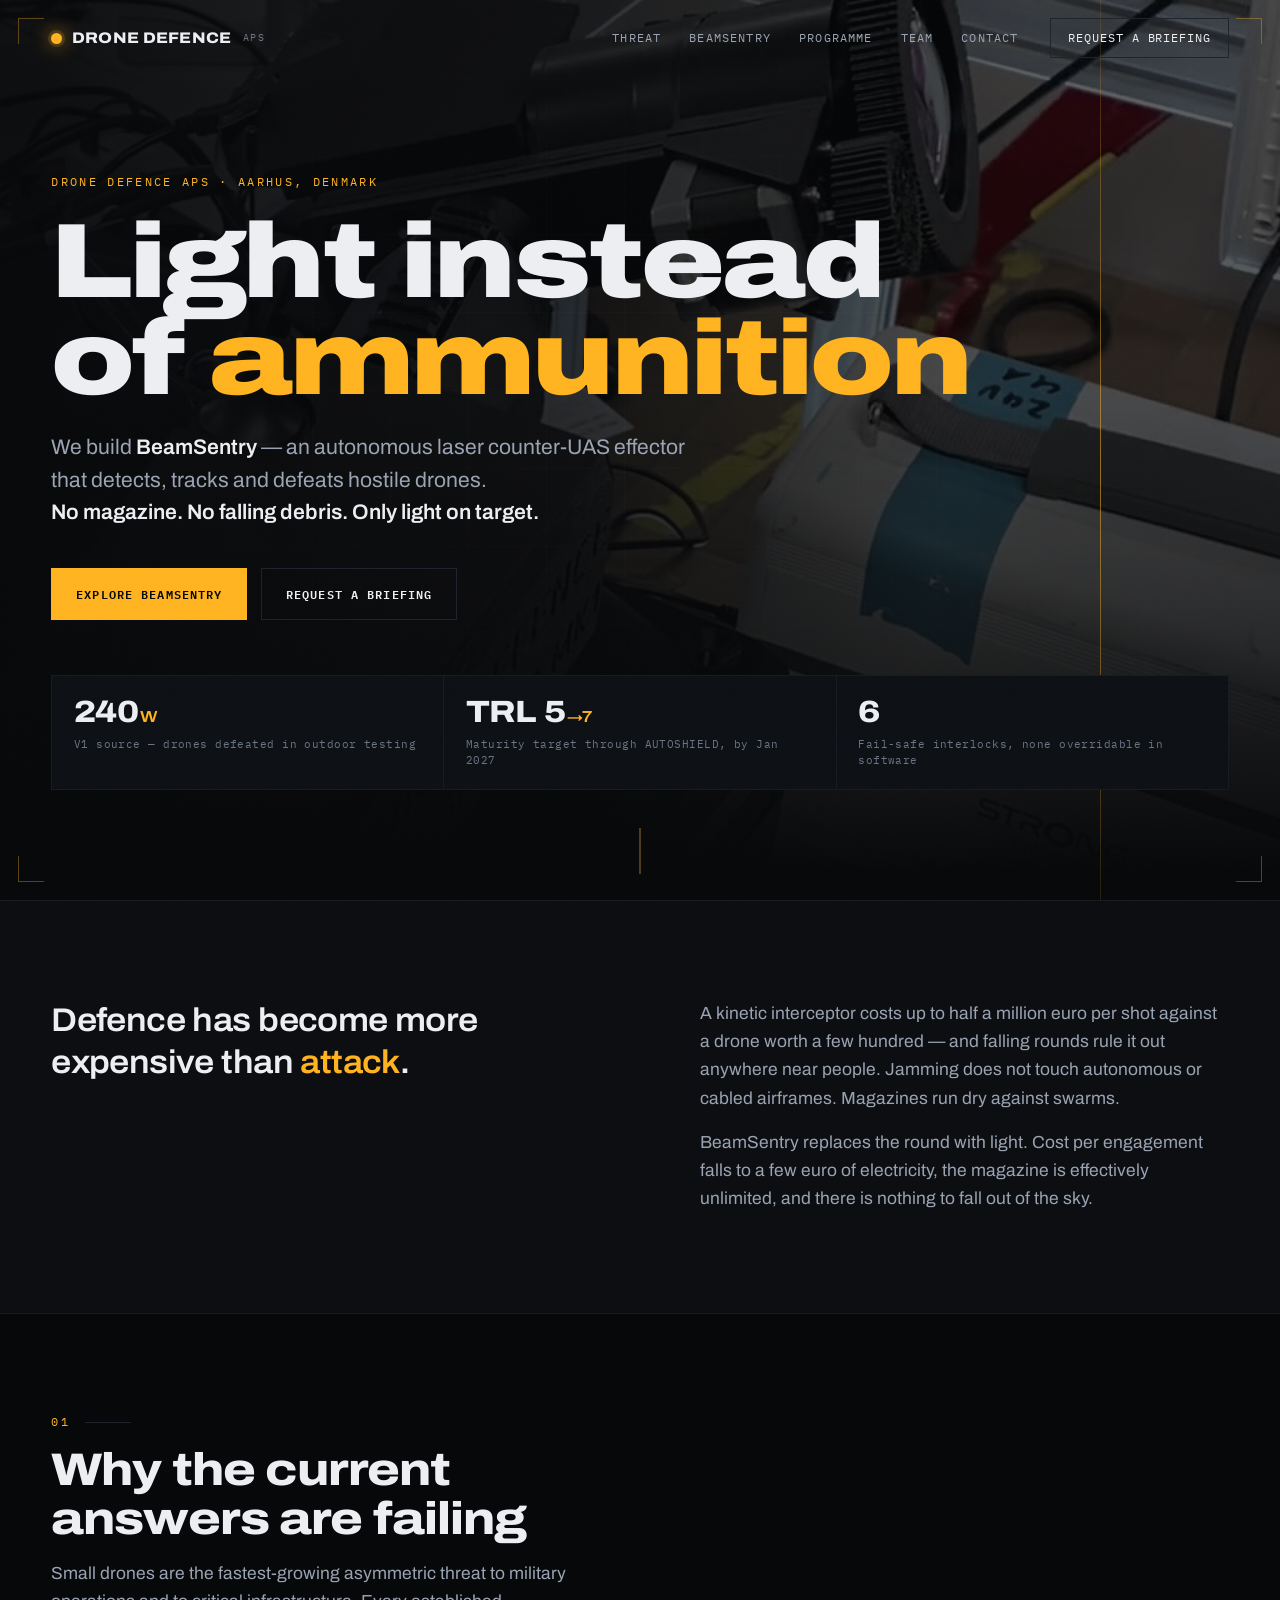
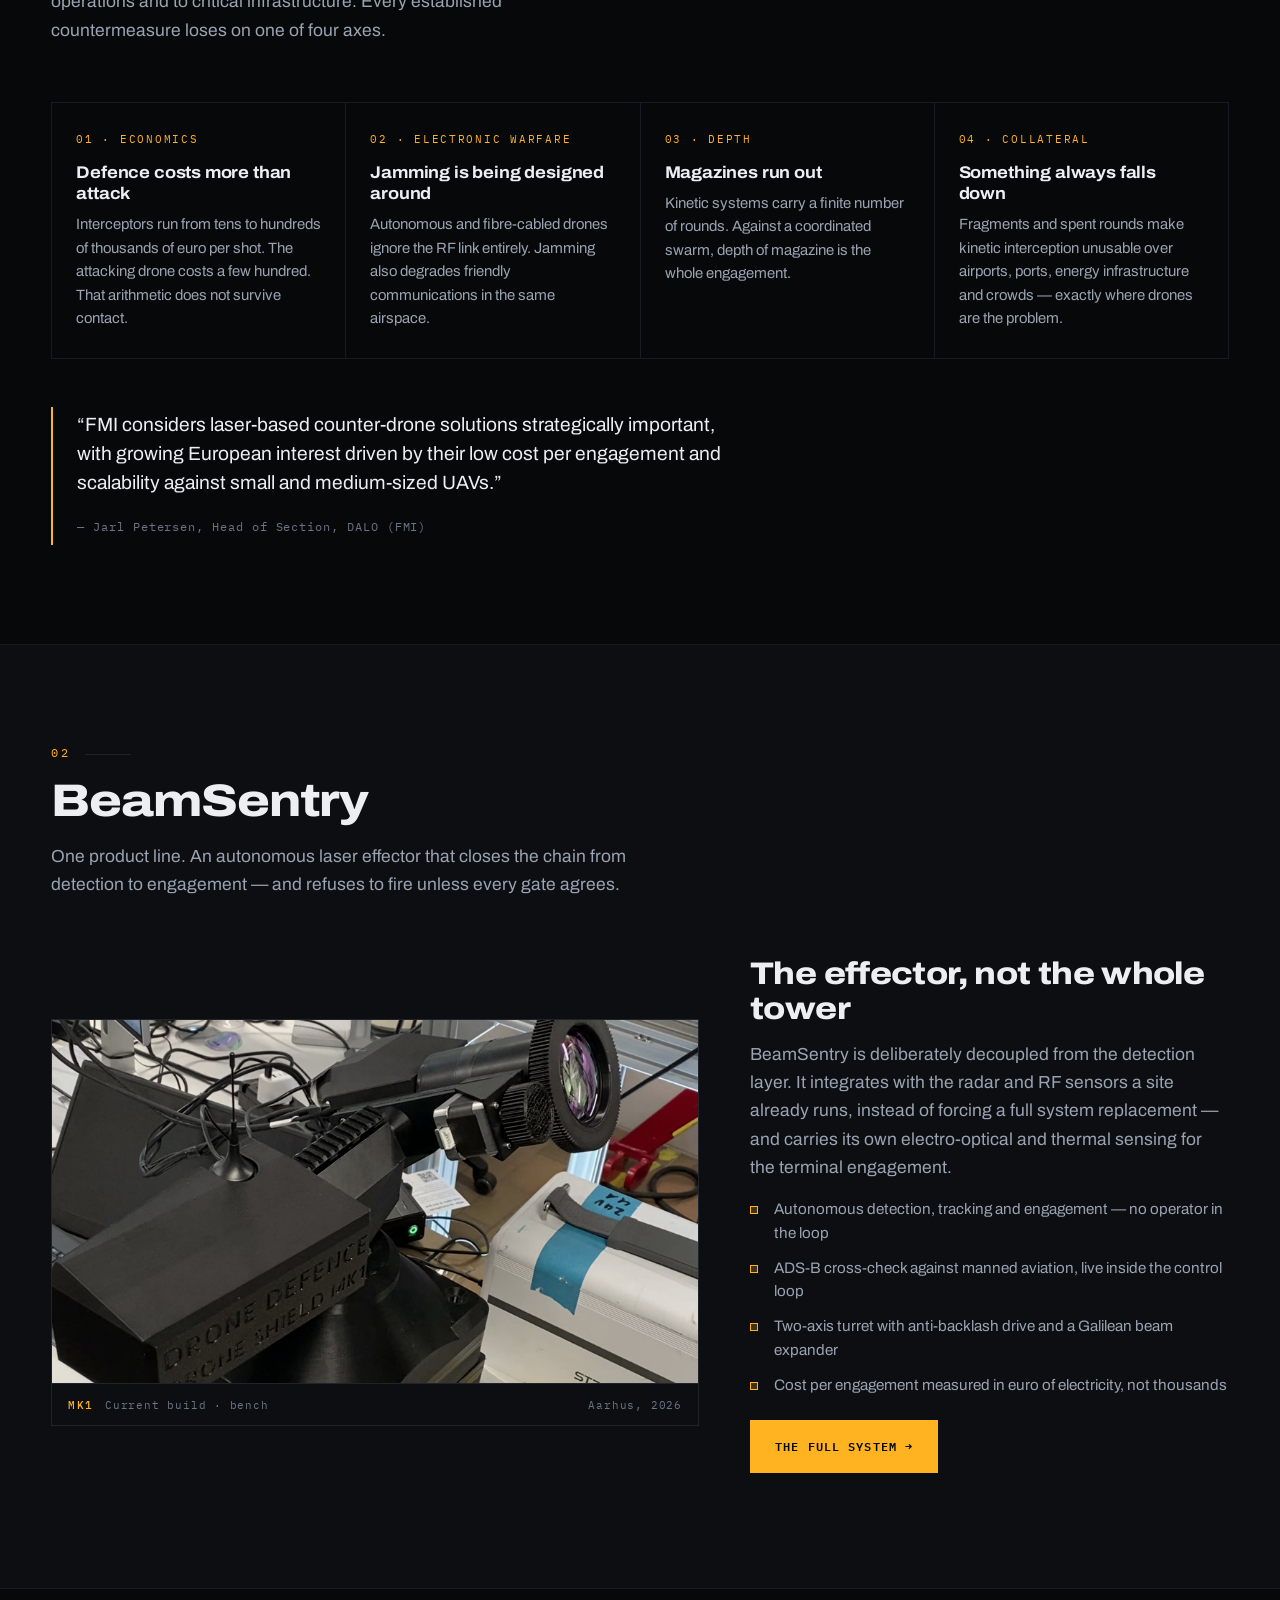
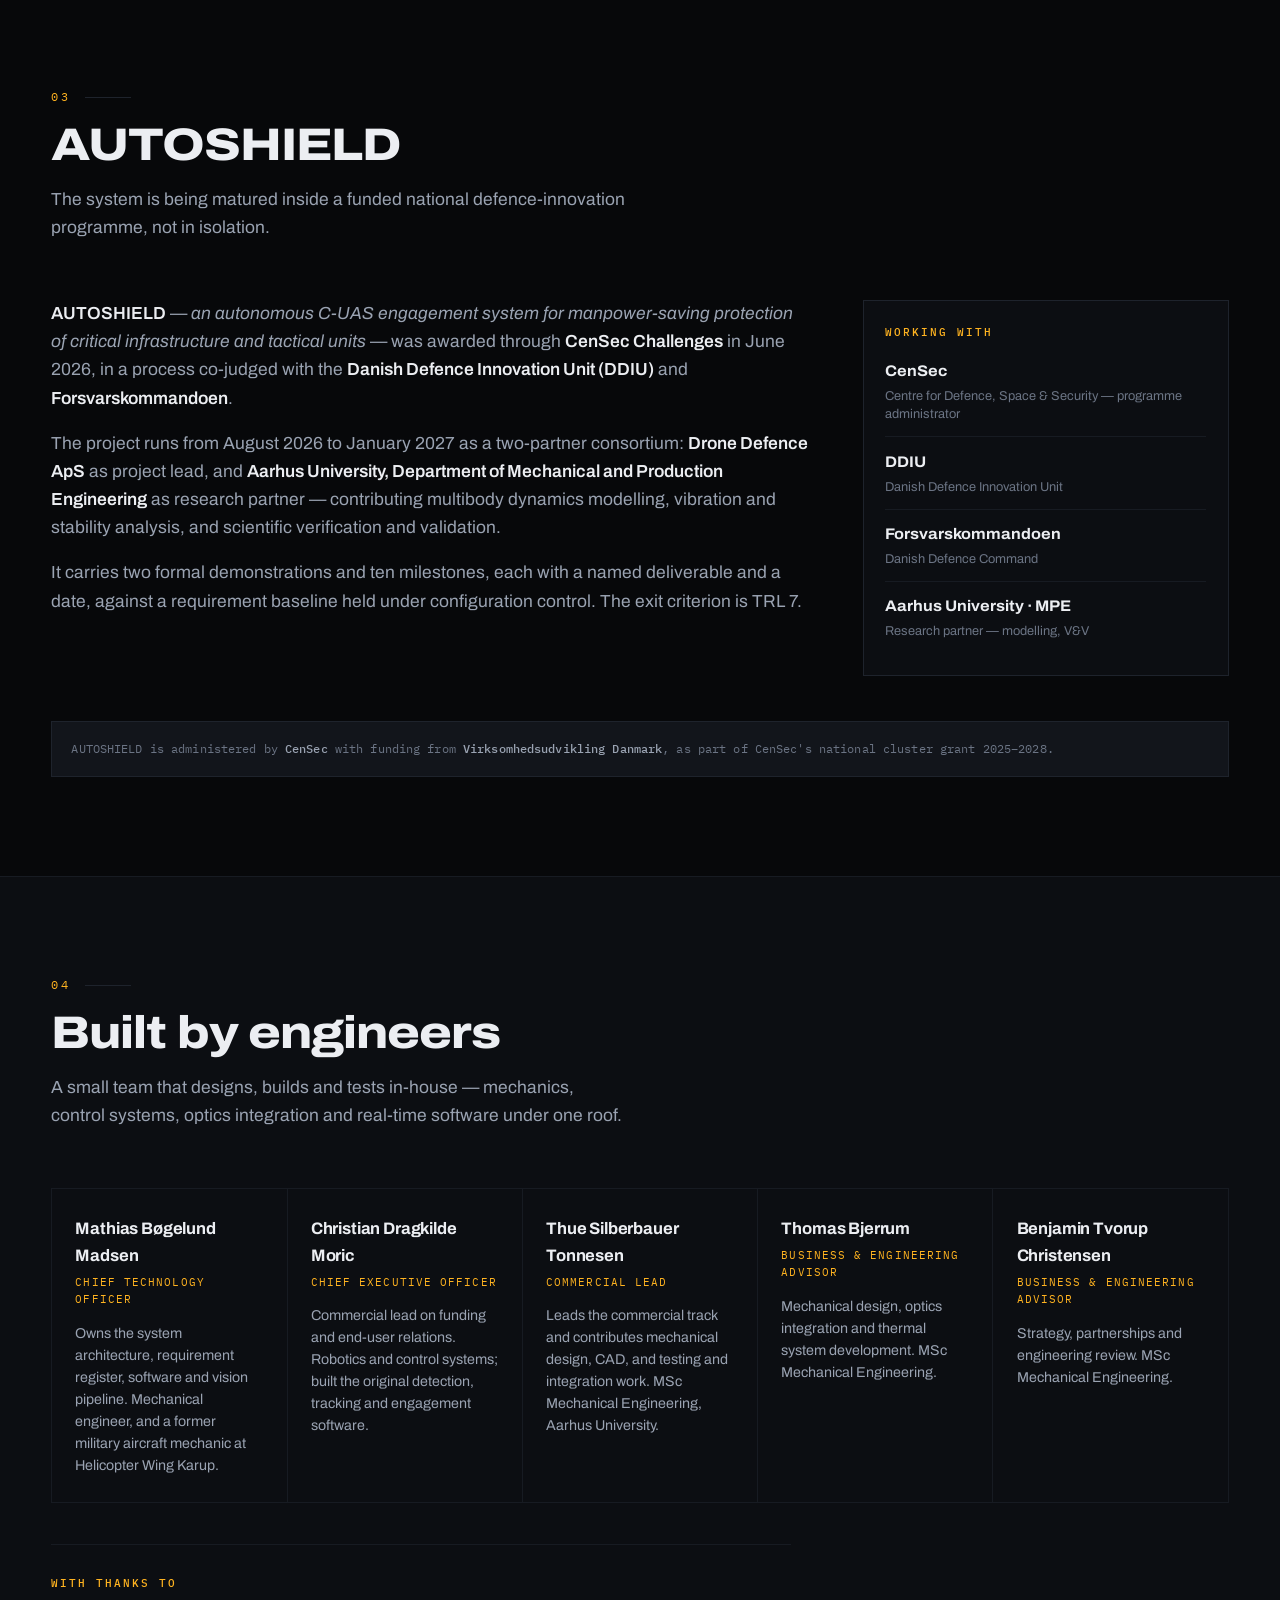
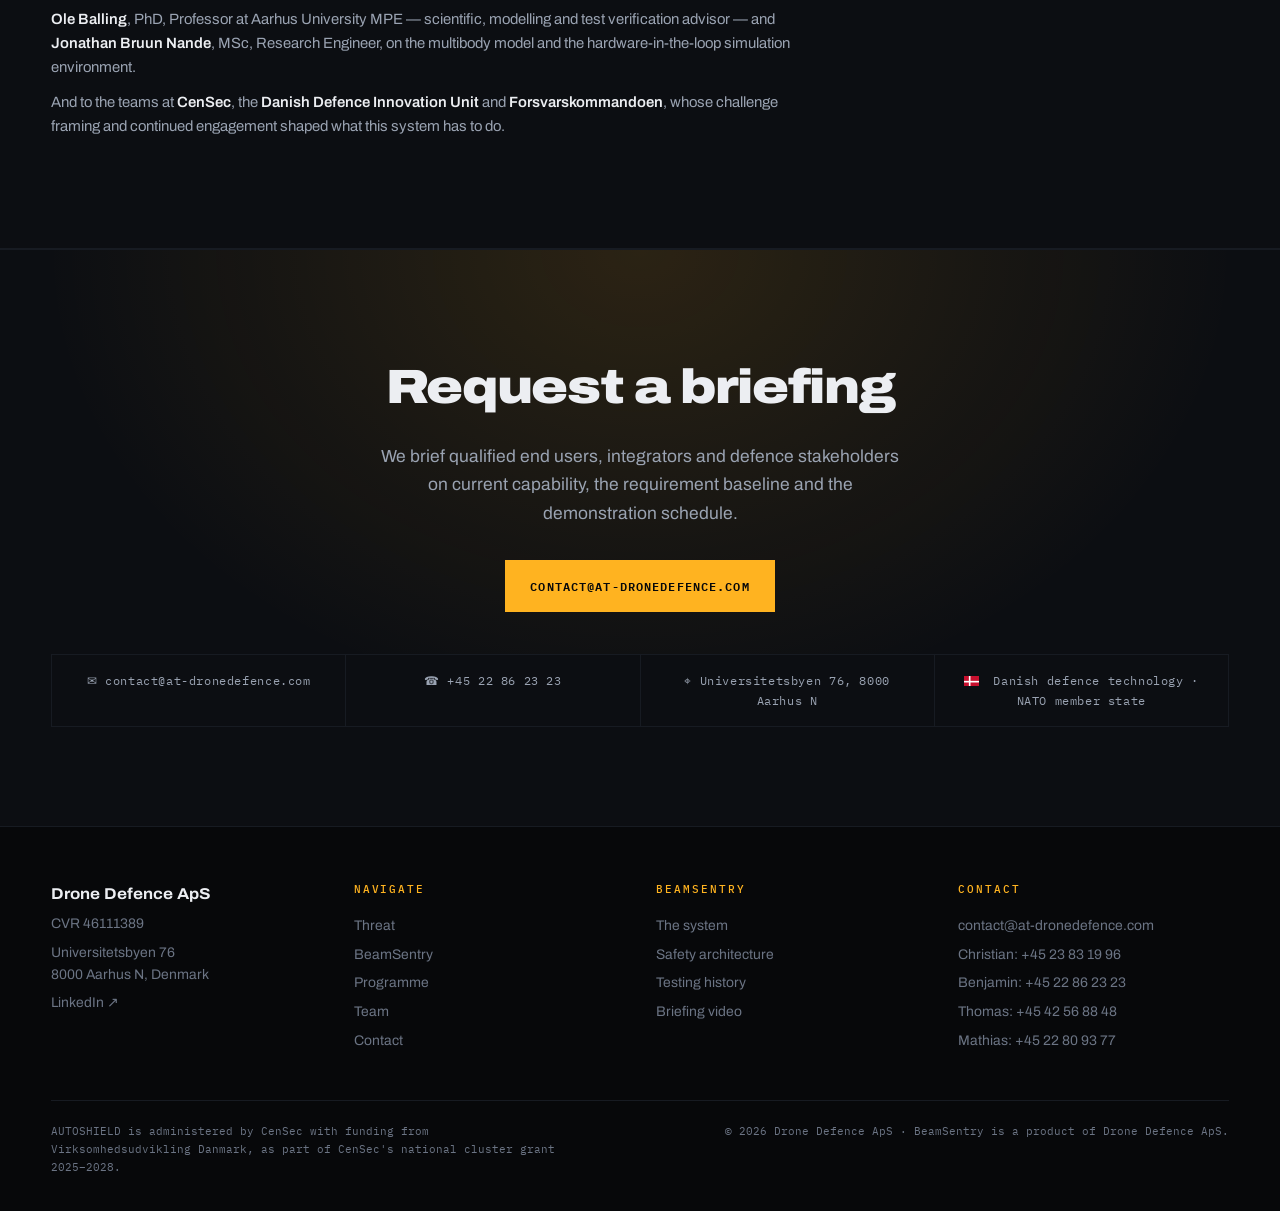
==== index.html @ fbeec018 "Rebuild the site around Drone Defence ApS and BeamSentry The July site was BlackGuard-branded, had n" ====
<!DOCTYPE html>
<html lang="en">
<head>
<meta charset="utf-8">
<meta name="viewport" content="width=device-width, initial-scale=1">
<title>Drone Defence ApS — BeamSentry, autonomous laser counter-UAS</title>
<meta name="description" content="Drone Defence ApS builds BeamSentry: an autonomous laser counter-UAS effector. No ammunition, no falling debris, only light on target. Danish defence technology, matured in the AUTOSHIELD programme.">
<meta name="keywords" content="BeamSentry, Drone Defence, counter-drone, C-UAS, laser, directed energy, AUTOSHIELD, CenSec, Denmark">
<meta name="robots" content="index, follow">

<meta property="og:type" content="website">
<meta property="og:url" content="https://at-dronedefence.com/">
<meta property="og:title" content="Drone Defence ApS — BeamSentry">
<meta property="og:description" content="An autonomous laser counter-UAS effector. No ammunition. No falling debris. Only light on target.">
<meta property="og:image" content="https://at-dronedefence.com/assets/media/og-card.jpg">
<meta name="twitter:card" content="summary_large_image">

<link rel="icon" type="image/png" href="assets/img/brand/BG_Logo.png">
<link rel="apple-touch-icon" href="assets/img/brand/BG_Logo.png">

<link rel="preconnect" href="https://fonts.googleapis.com">
<link rel="preconnect" href="https://fonts.gstatic.com" crossorigin>
<link href="https://fonts.googleapis.com/css2?family=Archivo:wdth,wght@75..125,400..900&family=IBM+Plex+Mono:wght@400;500;600&display=swap" rel="stylesheet">
<link rel="stylesheet" href="css/style.css">
</head>
<body>

<div class="grain" aria-hidden="true"></div>
<div class="reticle" aria-hidden="true"><span></span><span></span><span></span><span></span></div>

<header class="nav" id="nav">
  <a class="nav__mark" href="#top">
    <span class="nav__glyph" aria-hidden="true"></span>
    Drone&nbsp;Defence <small>ApS</small>
  </a>
  <nav class="nav__links" id="navLinks">
    <a href="#threat">Threat</a>
    <a href="beamsentry/">BeamSentry</a>
    <a href="#programme">Programme</a>
    <a href="#team">Team</a>
    <a href="#contact">Contact</a>
  </nav>
  <a class="nav__cta" href="#contact">Request a briefing</a>
  <button class="nav__burger" id="navBurger" aria-label="Menu" aria-expanded="false">
    <span></span><span></span><span></span>
  </button>
</header>

<!-- ───────────────────────── HERO ───────────────────────── -->
<section class="hero" id="top">
  <div class="hero__plate" aria-hidden="true">
    <video src="assets/media/sentry-loop.mp4" poster="assets/media/sentry-loop-poster.jpg"
           autoplay muted loop playsinline preload="metadata"></video>
  </div>
  <div class="hero__grid" aria-hidden="true"></div>
  <div class="hero__beam" aria-hidden="true"></div>

  <div class="hero__inner">
    <p class="eyebrow reveal">Drone Defence ApS · Aarhus, Denmark</p>
    <h1 class="hero__title reveal" style="--d:.08s">Light instead of <em>ammunition</em></h1>
    <p class="hero__lede reveal" style="--d:.16s">
      We build <strong>BeamSentry</strong> — an autonomous laser counter-UAS effector that
      detects, tracks and defeats hostile drones.<br>
      <strong>No magazine. No falling debris. Only light on target.</strong>
    </p>

    <div class="hero__actions reveal" style="--d:.24s">
      <a class="btn" href="beamsentry/">Explore BeamSentry</a>
      <a class="btn btn--ghost" href="#contact">Request a briefing</a>
    </div>

    <div class="stats reveal" style="--d:.32s">
      <div class="stat">
        <span class="stat__num">240<span class="stat__unit">W</span></span>
        <span class="stat__label">V1 source — drones defeated in outdoor testing</span>
      </div>
      <div class="stat">
        <span class="stat__num">TRL 5<span class="stat__unit">→7</span></span>
        <span class="stat__label">Maturity target through AUTOSHIELD, by Jan 2027</span>
      </div>
      <div class="stat">
        <span class="stat__num">6</span>
        <span class="stat__label">Fail-safe interlocks, none overridable in software</span>
      </div>
    </div>
  </div>

  <span class="scroll-cue" aria-hidden="true"><span></span></span>
</section>

<!-- ───────────────────────── THE PROBLEM ───────────────────────── -->
<section class="band band--statement band--dark" id="threat">
  <div class="wrap">
    <p class="statement reveal">
      Defence has become more expensive than <em>attack</em>.
    </p>
    <div>
      <p class="statement__sub reveal" style="--d:.08s">
        A kinetic interceptor costs up to half a million euro per shot against a drone worth a
        few hundred — and falling rounds rule it out anywhere near people. Jamming does not
        touch autonomous or cabled airframes. Magazines run dry against swarms.
      </p>
      <p class="statement__sub reveal" style="--d:.14s; margin-top:1rem">
        BeamSentry replaces the round with light. Cost per engagement falls to a few euro of
        electricity, the magazine is effectively unlimited, and there is nothing to fall out
        of the sky.
      </p>
    </div>
  </div>
</section>

<section class="band">
  <div class="wrap">
    <header class="sec-head reveal">
      <span class="sec-num">01</span>
      <h2>Why the current answers are failing</h2>
      <p>Small drones are the fastest-growing asymmetric threat to military operations and to
      critical infrastructure. Every established countermeasure loses on one of four axes.</p>
    </header>

    <div class="grid-4">
      <article class="cell reveal">
        <span class="cell__id">01 · Economics</span>
        <h3>Defence costs more than attack</h3>
        <p>Interceptors run from tens to hundreds of thousands of euro per shot. The attacking
        drone costs a few hundred. That arithmetic does not survive contact.</p>
      </article>
      <article class="cell reveal" style="--d:.06s">
        <span class="cell__id">02 · Electronic warfare</span>
        <h3>Jamming is being designed around</h3>
        <p>Autonomous and fibre-cabled drones ignore the RF link entirely. Jamming also degrades
        friendly communications in the same airspace.</p>
      </article>
      <article class="cell reveal" style="--d:.12s">
        <span class="cell__id">03 · Depth</span>
        <h3>Magazines run out</h3>
        <p>Kinetic systems carry a finite number of rounds. Against a coordinated swarm, depth
        of magazine is the whole engagement.</p>
      </article>
      <article class="cell reveal" style="--d:.18s">
        <span class="cell__id">04 · Collateral</span>
        <h3>Something always falls down</h3>
        <p>Fragments and spent rounds make kinetic interception unusable over airports, ports,
        energy infrastructure and crowds — exactly where drones are the problem.</p>
      </article>
    </div>

    <div class="quote reveal">
      <blockquote>
        “FMI considers laser-based counter-drone solutions strategically important, with growing
        European interest driven by their low cost per engagement and scalability against small
        and medium-sized UAVs.”
      </blockquote>
      <cite>— Jarl Petersen, Head of Section, DALO (FMI)</cite>
    </div>
  </div>
</section>

<!-- ───────────────────────── THE PRODUCT ───────────────────────── -->
<section class="band band--dark" id="beamsentry">
  <div class="wrap">
    <header class="sec-head reveal">
      <span class="sec-num">02</span>
      <h2>BeamSentry</h2>
      <p>One product line. An autonomous laser effector that closes the chain from detection to
      engagement — and refuses to fire unless every gate agrees.</p>
    </header>

    <div class="split">
      <figure class="plate reveal" style="margin:0">
        <img src="assets/media/sentry-hero.jpg" alt="The BeamSentry MK1 turret on the bench: pan-tilt head with beam expander and tracking camera, marked DRONE DEFENCE · DRONE SHIELD MK1." loading="lazy">
        <figcaption class="plate__bar"><b>MK1</b> Current build · bench <span>Aarhus, 2026</span></figcaption>
      </figure>
      <div class="reveal" style="--d:.08s">
        <h3>The effector, not the whole tower</h3>
        <p>BeamSentry is deliberately decoupled from the detection layer. It integrates with the
        radar and RF sensors a site already runs, instead of forcing a full system replacement —
        and carries its own electro-optical and thermal sensing for the terminal engagement.</p>
        <ul class="ticks">
          <li>Autonomous detection, tracking and engagement — no operator in the loop</li>
          <li>ADS-B cross-check against manned aviation, live inside the control loop</li>
          <li>Two-axis turret with anti-backlash drive and a Galilean beam expander</li>
          <li>Cost per engagement measured in euro of electricity, not thousands</li>
        </ul>
        <p style="margin-top:1.4rem">
          <a class="btn" href="beamsentry/">The full system →</a>
        </p>
      </div>
    </div>
  </div>
</section>

<!-- ───────────────────────── PROGRAMME ───────────────────────── -->
<section class="band" id="programme">
  <div class="wrap">
    <header class="sec-head reveal">
      <span class="sec-num">03</span>
      <h2>AUTOSHIELD</h2>
      <p>The system is being matured inside a funded national defence-innovation programme,
      not in isolation.</p>
    </header>

    <div class="programme">
      <div class="programme__body reveal">
        <p>
          <strong>AUTOSHIELD</strong> — <em>an autonomous C-UAS engagement system for
          manpower-saving protection of critical infrastructure and tactical units</em> — was
          awarded through <strong>CenSec Challenges</strong> in June 2026, in a process
          co-judged with the <strong>Danish Defence Innovation Unit (DDIU)</strong> and
          <strong>Forsvarskommandoen</strong>.
        </p>
        <p>
          The project runs from August 2026 to January 2027 as a two-partner consortium:
          <strong>Drone Defence ApS</strong> as project lead, and
          <strong>Aarhus University, Department of Mechanical and Production Engineering</strong>
          as research partner — contributing multibody dynamics modelling, vibration and
          stability analysis, and scientific verification and validation.
        </p>
        <p>
          It carries two formal demonstrations and ten milestones, each with a named deliverable
          and a date, against a requirement baseline held under configuration control. The exit
          criterion is TRL 7.
        </p>
      </div>

      <aside class="partners reveal" style="--d:.1s">
        <h3>Working with</h3>
        <ul>
          <li><span>CenSec</span><em>Centre for Defence, Space &amp; Security — programme administrator</em></li>
          <li><span>DDIU</span><em>Danish Defence Innovation Unit</em></li>
          <li><span>Forsvarskommandoen</span><em>Danish Defence Command</em></li>
          <li><span>Aarhus University · MPE</span><em>Research partner — modelling, V&amp;V</em></li>
        </ul>
      </aside>
    </div>

    <p class="funding reveal">
      AUTOSHIELD is administered by <strong>CenSec</strong> with funding from
      <strong>Virksomhedsudvikling Danmark</strong>, as part of CenSec's national cluster
      grant 2025–2028.
    </p>
  </div>
</section>

<!-- ───────────────────────── TEAM ───────────────────────── -->
<section class="band band--dark" id="team">
  <div class="wrap">
    <header class="sec-head reveal">
      <span class="sec-num">04</span>
      <h2>Built by engineers</h2>
      <p>A small team that designs, builds and tests in-house — mechanics, control systems,
      optics integration and real-time software under one roof.</p>
    </header>

    <div class="people">
      <article class="person reveal">
        <h3>Mathias Bøgelund Madsen</h3>
        <span class="person__role">Chief Technology Officer</span>
        <p>Owns the system architecture, requirement register, software and vision pipeline.
        Mechanical engineer, and a former military aircraft mechanic at Helicopter Wing Karup.</p>
      </article>
      <article class="person reveal" style="--d:.06s">
        <h3>Christian Dragkilde Moric</h3>
        <span class="person__role">Chief Executive Officer</span>
        <p>Commercial lead on funding and end-user relations. Robotics and control systems;
        built the original detection, tracking and engagement software.</p>
      </article>
      <article class="person reveal" style="--d:.12s">
        <h3>Thue Silberbauer Tonnesen</h3>
        <span class="person__role">Commercial lead</span>
        <p>Leads the commercial track and contributes mechanical design, CAD, and testing and
        integration work. MSc Mechanical Engineering, Aarhus University.</p>
      </article>
      <article class="person reveal" style="--d:.18s">
        <h3>Thomas Bjerrum</h3>
        <span class="person__role">Business &amp; engineering advisor</span>
        <p>Mechanical design, optics integration and thermal system development.
        MSc Mechanical Engineering.</p>
      </article>
      <article class="person reveal" style="--d:.24s">
        <h3>Benjamin Tvorup Christensen</h3>
        <span class="person__role">Business &amp; engineering advisor</span>
        <p>Strategy, partnerships and engineering review. MSc Mechanical Engineering.</p>
      </article>
    </div>

    <div class="ack reveal">
      <h3>With thanks to</h3>
      <p>
        <strong>Ole Balling</strong>, PhD, Professor at Aarhus University MPE — scientific,
        modelling and test verification advisor — and <strong>Jonathan Bruun Nande</strong>,
        MSc, Research Engineer, on the multibody model and the hardware-in-the-loop simulation
        environment.
      </p>
      <p>
        And to the teams at <strong>CenSec</strong>, the <strong>Danish Defence Innovation
        Unit</strong> and <strong>Forsvarskommandoen</strong>, whose challenge framing and
        continued engagement shaped what this system has to do.
      </p>
    </div>
  </div>
</section>

<!-- ───────────────────────── CONTACT ───────────────────────── -->
<section class="band band--cta" id="contact">
  <div class="wrap wrap--narrow">
    <h2 class="reveal">Request a briefing</h2>
    <p class="reveal" style="--d:.06s">
      We brief qualified end users, integrators and defence stakeholders on current capability,
      the requirement baseline and the demonstration schedule.
    </p>
    <a class="btn reveal" style="--d:.12s" href="mailto:contact@at-dronedefence.com?subject=BeamSentry%20—%20briefing%20request">contact@at-dronedefence.com</a>
  </div>
  <div class="wrap">
    <div class="contact-rail reveal" style="--d:.18s">
      <a href="mailto:contact@at-dronedefence.com">✉ contact@at-dronedefence.com</a>
      <a href="tel:+4522862323">☎ +45 22 86 23 23</a>
      <a href="https://maps.google.com/?q=Universitetsbyen+76,+8000+Aarhus+N,+Denmark" target="_blank" rel="noopener">⌖ Universitetsbyen 76, 8000 Aarhus N</a>
      <div><span class="flag-dk"></span> Danish defence technology · NATO member state</div>
    </div>
  </div>
</section>

<!-- ───────────────────────── FOOTER ───────────────────────── -->
<footer class="foot">
  <div class="wrap">
    <div class="foot__inner">
      <div>
        <p class="foot__co">Drone Defence ApS</p>
        <p>CVR 46111389</p>
        <p>Universitetsbyen 76<br>8000 Aarhus N, Denmark</p>
        <a href="https://www.linkedin.com/company/blackguard-defence/" target="_blank" rel="noopener">LinkedIn ↗</a>
      </div>
      <div>
        <h4>Navigate</h4>
        <a href="#threat">Threat</a>
        <a href="beamsentry/">BeamSentry</a>
        <a href="#programme">Programme</a>
        <a href="#team">Team</a>
        <a href="#contact">Contact</a>
      </div>
      <div>
        <h4>BeamSentry</h4>
        <a href="beamsentry/#system">The system</a>
        <a href="beamsentry/#safety">Safety architecture</a>
        <a href="beamsentry/#history">Testing history</a>
        <a href="beamsentry/#briefing">Briefing video</a>
      </div>
      <div>
        <h4>Contact</h4>
        <a href="mailto:contact@at-dronedefence.com">contact@at-dronedefence.com</a>
        <p>Christian: +45 23 83 19 96</p>
        <p>Benjamin: +45 22 86 23 23</p>
        <p>Thomas: +45 42 56 88 48</p>
        <p>Mathias: +45 22 80 93 77</p>
      </div>
    </div>

    <div class="foot__legal">
      <p>
        AUTOSHIELD is administered by CenSec with funding from Virksomhedsudvikling Danmark,
        as part of CenSec's national cluster grant 2025–2028.
      </p>
      <p>
        © 2026 Drone Defence ApS · BeamSentry is a product of Drone Defence ApS.
      </p>
    </div>
  </div>
</footer>

<script>
  // Staggered reveal on scroll. Respects reduced-motion.
  (function () {
    var els = document.querySelectorAll('.reveal, .leg');
    if (!('IntersectionObserver' in window) ||
        window.matchMedia('(prefers-reduced-motion: reduce)').matches) {
      els.forEach(function (el) { el.classList.add('is-in'); });
      return;
    }
    var io = new IntersectionObserver(function (entries) {
      entries.forEach(function (e) {
        if (e.isIntersecting) { e.target.classList.add('is-in'); io.unobserve(e.target); }
      });
    }, { rootMargin: '0px 0px -12% 0px', threshold: 0.08 });
    els.forEach(function (el) { io.observe(el); });
  })();

  // Nav condenses after the hero; burger opens the mobile sheet.
  (function () {
    var nav = document.getElementById('nav');
    var burger = document.getElementById('navBurger');
    var onScroll = function () { nav.classList.toggle('is-stuck', window.scrollY > 80); };
    onScroll();
    window.addEventListener('scroll', onScroll, { passive: true });

    burger.addEventListener('click', function () {
      var open = nav.classList.toggle('is-open');
      burger.setAttribute('aria-expanded', open ? 'true' : 'false');
    });
    document.getElementById('navLinks').addEventListener('click', function (e) {
      if (e.target.tagName === 'A') {
        nav.classList.remove('is-open');
        burger.setAttribute('aria-expanded', 'false');
      }
    });
  })();
</script>

</body>
</html>
---- css/style.css ----
/* ============================================================
   Drone Defence ApS — at-dronedefence.com
   Shared stylesheet for the company page and /beamsentry.

   Aesthetic: precision instrument. Near-black ground, one hot
   optical amber, sensor cyan used sparingly, engineered type,
   measured motion. Nothing decorative that isn't load-bearing.

   Extends the language established on the BeamSentry product
   site so company and product read as one system.
   ============================================================ */

:root {
  --ink:        #07080a;
  --ink-2:      #0c0e12;
  --ink-3:      #12151b;
  --line:       #1e232c;
  --line-soft:  #171b22;
  --paper:      #eceef2;
  --paper-dim:  #9aa3b2;
  --paper-mute: #6b7484;

  --beam:       #ffb320;
  --beam-hot:   #ffd166;
  --beam-deep:  #c47f00;
  --sensor:     #5fd4d6;

  --f-display: 'Archivo', 'Helvetica Neue', Arial, sans-serif;
  --f-mono:    'IBM Plex Mono', ui-monospace, 'SF Mono', Menlo, monospace;

  --gut: clamp(1.25rem, 4vw, 3.5rem);
  --max: 1180px;

  --ease: cubic-bezier(.22,.68,.35,1);
}

*, *::before, *::after { box-sizing: border-box; }

html { scroll-behavior: smooth; -webkit-text-size-adjust: 100%; }
@media (prefers-reduced-motion: reduce) { html { scroll-behavior: auto; } }

body {
  margin: 0;
  background: var(--ink);
  color: var(--paper);
  font-family: var(--f-display);
  font-size: clamp(1rem, .55vw + .88rem, 1.09rem);
  line-height: 1.62;
  font-weight: 400;
  -webkit-font-smoothing: antialiased;
  overflow-x: hidden;
}

img, video { max-width: 100%; height: auto; display: block; }
a { color: inherit; }
::selection { background: var(--beam); color: var(--ink); }

/* ── Atmosphere ─────────────────────────────────────────── */

/* Film grain — depth, not decoration */
.grain {
  position: fixed; inset: 0; z-index: 100; pointer-events: none;
  opacity: .035; mix-blend-mode: overlay;
  background-image: url("data:image/svg+xml,%3Csvg xmlns='http://www.w3.org/2000/svg' width='140' height='140'%3E%3Cfilter id='n'%3E%3CfeTurbulence type='fractalNoise' baseFrequency='.85' numOctaves='3'/%3E%3C/filter%3E%3Crect width='100%25' height='100%25' filter='url(%23n)'/%3E%3C/svg%3E");
}

/* Optical sight brackets on the viewport corners. The signature
   detail: you are looking through something, not at a document. */
.reticle {
  position: fixed; inset: 18px; z-index: 90; pointer-events: none;
}
.reticle span {
  position: absolute; width: 26px; height: 26px;
  border: 1px solid rgba(255,179,32,.34);
}
.reticle span:nth-child(1) { top: 0;    left: 0;    border-right: 0; border-bottom: 0; }
.reticle span:nth-child(2) { top: 0;    right: 0;   border-left: 0;  border-bottom: 0; }
.reticle span:nth-child(3) { bottom: 0; left: 0;    border-right: 0; border-top: 0; }
.reticle span:nth-child(4) { bottom: 0; right: 0;   border-left: 0;  border-top: 0; }
@media (max-width: 760px) { .reticle { display: none; } }

.wrap { width: min(var(--max), 100% - var(--gut) * 2); margin-inline: auto; }
.wrap--narrow { max-width: 660px; }

/* ── Reveal ─────────────────────────────────────────────── */
.reveal {
  opacity: 0; transform: translateY(22px);
  transition: opacity .75s var(--ease) var(--d, 0s),
              transform .75s var(--ease) var(--d, 0s);
}
.reveal.is-in { opacity: 1; transform: none; }

/* ── Nav ────────────────────────────────────────────────── */
.nav {
  position: fixed; inset: 0 0 auto 0; z-index: 60;
  display: flex; align-items: center; gap: 2rem;
  padding: 1.15rem var(--gut);
  transition: background .35s ease, border-color .35s ease, padding .35s ease;
  border-bottom: 1px solid transparent;
}
.nav.is-stuck {
  background: rgba(7,8,10,.86);
  backdrop-filter: blur(14px) saturate(140%);
  border-bottom-color: var(--line-soft);
  padding-block: .8rem;
}
.nav__mark {
  display: flex; align-items: center; gap: .62rem;
  font-weight: 800; letter-spacing: .01em; font-size: .96rem;
  font-stretch: 112%; text-transform: uppercase;
  text-decoration: none; margin-right: auto;
}
.nav__glyph {
  width: 11px; height: 11px; border-radius: 50%;
  background: var(--beam); flex: none;
  box-shadow: 0 0 0 3px rgba(255,179,32,.16), 0 0 18px 2px rgba(255,179,32,.55);
}
.nav__mark small {
  font-family: var(--f-mono); font-size: .62rem; letter-spacing: .16em;
  color: var(--paper-mute); font-weight: 400; margin-left: .1rem;
}
.nav__links { display: flex; gap: 1.75rem; }
.nav__links a {
  font-family: var(--f-mono); font-size: .73rem; letter-spacing: .1em;
  text-transform: uppercase; color: var(--paper-dim); text-decoration: none;
  transition: color .2s ease;
}
.nav__links a:hover, .nav__links a.is-here { color: var(--beam); }
/* The header CTA collapses on small screens — this stands in for it. */
.nav__links a.only-mobile { display: none; }
.nav__cta {
  font-family: var(--f-mono); font-size: .73rem; letter-spacing: .08em;
  text-transform: uppercase; text-decoration: none; white-space: nowrap;
  padding: .58rem 1.05rem; border: 1px solid var(--line);
  color: var(--paper);
  transition: border-color .25s ease, color .25s ease, background .25s ease;
}
.nav__cta:hover { border-color: var(--beam); color: var(--beam); }

.nav__burger {
  display: none; background: none; border: 1px solid var(--line);
  color: var(--paper); padding: .5rem .6rem; cursor: pointer;
}
.nav__burger span { display: block; width: 18px; height: 1px; background: currentColor; }
.nav__burger span + span { margin-top: 4px; }

@media (max-width: 900px) {
  .nav__links {
    position: fixed; inset: 0 0 auto 0; z-index: -1;
    flex-direction: column; gap: 0;
    background: rgba(7,8,10,.97); backdrop-filter: blur(16px);
    padding: 5.2rem var(--gut) 1.6rem;
    border-bottom: 1px solid var(--line-soft);
    transform: translateY(-101%); transition: transform .4s var(--ease);
  }
  .nav__links a { padding: .95rem 0; border-top: 1px solid var(--line-soft); font-size: .8rem; }
  .nav__links a.only-mobile { display: block; color: var(--beam); }
  .nav.is-open .nav__links { transform: none; }
  .nav__burger { display: block; order: 3; }
  .nav__cta { display: none; }
}

/* ── Hero ───────────────────────────────────────────────── */
.hero {
  position: relative; min-height: 100svh;
  padding: clamp(7.5rem, 15vh, 11rem) var(--gut) clamp(3rem, 8vh, 5rem);
  display: grid; align-content: center;
  overflow: hidden;
  background:
    radial-gradient(120% 90% at 78% 12%, rgba(255,179,32,.11), transparent 58%),
    radial-gradient(70% 60% at 8% 88%, rgba(95,212,214,.06), transparent 60%),
    var(--ink);
}

/* Full-bleed plate video behind the hero */
.hero__plate { position: absolute; inset: 0; overflow: hidden; }
.hero__plate video, .hero__plate img {
  width: 100%; height: 100%; object-fit: cover;
  filter: saturate(.6) contrast(1.08) brightness(.92);
}
.hero__plate::after {
  content: ''; position: absolute; inset: 0;
  background:
    linear-gradient(180deg, rgba(7,8,10,.52) 0%, rgba(7,8,10,.6) 45%, var(--ink) 97%),
    linear-gradient(100deg, rgba(7,8,10,.92) 4%, rgba(7,8,10,.62) 42%, rgba(7,8,10,.18) 72%);
}

.hero__grid {
  position: absolute; inset: 0; opacity: .5;
  background-image:
    linear-gradient(rgba(255,255,255,.028) 1px, transparent 1px),
    linear-gradient(90deg, rgba(255,255,255,.028) 1px, transparent 1px);
  background-size: 78px 78px;
  mask-image: radial-gradient(70% 60% at 50% 40%, #000 20%, transparent 78%);
}
.hero__beam {
  position: absolute; top: -12%; right: 14%; width: 1px; height: 128%;
  background: linear-gradient(180deg, transparent, rgba(255,179,32,.55), transparent);
  filter: blur(.6px);
  animation: sweep 11s var(--ease) infinite;
}
@keyframes sweep {
  0%, 100% { transform: translateX(0) scaleY(1); opacity: .35; }
  50%      { transform: translateX(-190px) scaleY(1.04); opacity: .85; }
}
@media (prefers-reduced-motion: reduce) { .hero__beam { animation: none; } }

.hero__inner { position: relative; width: min(var(--max), 100%); margin-inline: auto; }

.eyebrow {
  font-family: var(--f-mono); font-size: .73rem; letter-spacing: .2em;
  text-transform: uppercase; color: var(--beam); margin: 0 0 1.3rem;
}
.eyebrow--dim { color: var(--paper-mute); }

.hero__title {
  font-size: clamp(2.9rem, 8.4vw, 6.6rem);
  font-weight: 900; font-stretch: 122%;
  line-height: .92; letter-spacing: -.028em;
  margin: 0 0 1.5rem; max-width: 15ch;
  text-wrap: balance;
}
.hero__title em { font-style: normal; color: var(--beam); }
.hero__title--product { max-width: none; }
.hero__title--product span { color: var(--beam); }

.hero__lede {
  font-size: clamp(1.05rem, .5vw + .96rem, 1.32rem);
  color: var(--paper-dim); max-width: 54ch; margin: 0 0 2.4rem;
  line-height: 1.55;
}
.hero__lede strong { color: var(--paper); font-weight: 600; }

.hero__actions { display: flex; flex-wrap: wrap; gap: .85rem; margin-bottom: 3.4rem; }

.btn {
  display: inline-flex; align-items: center; gap: .6rem;
  font-family: var(--f-mono); font-size: .78rem; letter-spacing: .09em;
  text-transform: uppercase; text-decoration: none;
  padding: .95rem 1.5rem; border: 1px solid var(--beam);
  background: var(--beam); color: var(--ink); font-weight: 600;
  transition: background .25s ease, box-shadow .25s ease, transform .25s ease;
}
.btn:hover { background: var(--beam-hot); box-shadow: 0 0 34px rgba(255,179,32,.3); transform: translateY(-1px); }
.btn--ghost { background: none; color: var(--paper); border-color: var(--line); }
.btn--ghost:hover { background: none; border-color: var(--beam); color: var(--beam); box-shadow: none; }

/* Stats rail */
.stats {
  display: grid; grid-template-columns: repeat(auto-fit, minmax(190px, 1fr));
  gap: 1px; background: var(--line-soft);
  border: 1px solid var(--line-soft);
}
.stat { background: rgba(7,8,10,.55); padding: 1.25rem 1.35rem; }
.stat__num {
  display: block; font-size: clamp(1.6rem, 2.4vw, 2.15rem);
  font-weight: 800; font-stretch: 115%; letter-spacing: -.02em;
  line-height: 1.05; color: var(--paper);
}
.stat__unit { font-size: .52em; color: var(--beam); margin-left: .12em; font-weight: 600; }
.stat__label {
  display: block; margin-top: .5rem;
  font-family: var(--f-mono); font-size: .69rem; line-height: 1.5;
  letter-spacing: .04em; color: var(--paper-mute);
}

.scroll-cue {
  position: absolute; left: 50%; bottom: 1.6rem; transform: translateX(-50%);
  width: 1px; height: 46px; background: var(--line); overflow: hidden;
}
.scroll-cue span {
  position: absolute; inset: 0; background: var(--beam);
  animation: cue 2.4s var(--ease) infinite;
}
@keyframes cue { 0% { transform: translateY(-100%); } 60%, 100% { transform: translateY(100%); } }

/* ── Bands ──────────────────────────────────────────────── */
.band { padding: clamp(4.5rem, 11vh, 8rem) 0; position: relative; }
.band--dark { background: var(--ink-2); border-block: 1px solid var(--line-soft); }
.band--tight { padding-block: clamp(3rem, 7vh, 5rem); }
.band--cta {
  background:
    radial-gradient(75% 130% at 50% 0%, rgba(255,179,32,.13), transparent 62%),
    var(--ink-2);
  border-top: 1px solid var(--line-soft);
  text-align: center;
}

.sec-head { max-width: 62ch; margin-bottom: clamp(2.4rem, 5vw, 3.6rem); }
.sec-num {
  display: block; font-family: var(--f-mono); font-size: .72rem;
  letter-spacing: .22em; color: var(--beam); margin-bottom: .9rem;
}
.sec-num::after {
  content: ''; display: inline-block; vertical-align: middle;
  width: 46px; height: 1px; background: var(--line); margin-left: .9rem;
}
.sec-head h2 {
  font-size: clamp(1.85rem, 3.6vw, 2.85rem);
  font-weight: 800; font-stretch: 116%; letter-spacing: -.024em;
  line-height: 1.08; margin: 0 0 1rem; text-wrap: balance;
}
.sec-head p { color: var(--paper-dim); margin: 0; max-width: 58ch; }

.note {
  margin: 2.6rem 0 0; padding-left: 1.1rem;
  border-left: 2px solid var(--beam-deep);
  color: var(--paper-dim); font-size: .96rem; max-width: 66ch;
}
.note strong { color: var(--paper); font-weight: 600; }
.note--tight { margin-top: 1.8rem; }

/* Statement band — a single sentence carrying weight */
.statement {
  font-size: clamp(1.35rem, 2.9vw, 2.05rem);
  font-weight: 600; font-stretch: 108%; line-height: 1.28;
  letter-spacing: -.018em; margin: 0 0 1.4rem; max-width: 24ch; text-wrap: balance;
}
.statement em { font-style: normal; color: var(--beam); }
.statement__sub { color: var(--paper-dim); max-width: 56ch; margin: 0; }
.band--statement .wrap {
  display: grid; grid-template-columns: 1.05fr .95fr; gap: clamp(1.6rem, 5vw, 4rem);
  align-items: start;
}
@media (max-width: 820px) { .band--statement .wrap { grid-template-columns: 1fr; } }

/* ── Card grids ─────────────────────────────────────────── */
.grid-4 { display: grid; grid-template-columns: repeat(auto-fit, minmax(226px, 1fr)); gap: 1px; background: var(--line-soft); border: 1px solid var(--line-soft); }
.grid-3 { display: grid; grid-template-columns: repeat(auto-fit, minmax(268px, 1fr)); gap: 1px; background: var(--line-soft); border: 1px solid var(--line-soft); }

.cell { background: var(--ink); padding: 1.7rem 1.5rem; position: relative; transition: background .3s ease; }
.band--dark .cell { background: var(--ink-2); }
.cell:hover { background: var(--ink-3); }
.cell__id {
  font-family: var(--f-mono); font-size: .68rem; letter-spacing: .16em;
  color: var(--beam); text-transform: uppercase; display: block; margin-bottom: .85rem;
}
.cell h3 {
  font-size: 1.06rem; font-weight: 700; font-stretch: 108%;
  letter-spacing: -.01em; margin: 0 0 .55rem; line-height: 1.25;
}
.cell p { margin: 0; color: var(--paper-dim); font-size: .93rem; line-height: 1.58; }

/* ── Chain (kill chain) ─────────────────────────────────── */
.chain { list-style: none; margin: 0; padding: 0; display: grid; gap: 1px; background: var(--line-soft); border: 1px solid var(--line-soft); grid-template-columns: repeat(auto-fit, minmax(258px, 1fr)); }
.chain__step { background: var(--ink); padding: 1.8rem 1.55rem; position: relative; }
.band--dark .chain__step { background: var(--ink-2); }
.chain__idx {
  font-family: var(--f-mono); font-size: .72rem; letter-spacing: .18em;
  color: var(--beam); display: block; margin-bottom: 1.1rem;
}
.chain__step h3 { font-size: 1.22rem; font-weight: 800; font-stretch: 112%; margin: 0 0 .6rem; letter-spacing: -.015em; }
.chain__step p { margin: 0; color: var(--paper-dim); font-size: .93rem; }
.kv { margin: 1.15rem 0 0; padding-top: 1.05rem; border-top: 1px solid var(--line-soft); font-family: var(--f-mono); font-size: .74rem; }
.kv > div { display: flex; justify-content: space-between; gap: 1rem; padding: .3rem 0; }
.kv dt { color: var(--beam); letter-spacing: .06em; }
.kv dd { margin: 0; color: var(--paper-mute); text-align: right; }

/* ── Media blocks ───────────────────────────────────────── */
.plate { position: relative; border: 1px solid var(--line); background: var(--ink-3); }
.plate video, .plate img { width: 100%; display: block; }
/* Photography sits inside the same grade as the rest of the page */
.plate img { filter: saturate(.72) contrast(1.05) brightness(.96); }
.plate__bar {
  display: flex; align-items: center; gap: .7rem; flex-wrap: wrap;
  padding: .72rem 1rem; border-top: 1px solid var(--line);
  font-family: var(--f-mono); font-size: .7rem; letter-spacing: .07em;
  color: var(--paper-mute); background: var(--ink-2);
}
.plate__bar b { color: var(--beam); font-weight: 500; letter-spacing: .14em; text-transform: uppercase; }
.plate__bar span { margin-left: auto; }

.split {
  display: grid; grid-template-columns: 1.15fr .85fr;
  gap: clamp(1.6rem, 4vw, 3.2rem); align-items: center;
}
.split--flip { grid-template-columns: .85fr 1.15fr; }
@media (max-width: 900px) { .split, .split--flip { grid-template-columns: 1fr; } }
.split h3 {
  font-size: clamp(1.4rem, 2.5vw, 1.95rem); font-weight: 800; font-stretch: 114%;
  letter-spacing: -.02em; line-height: 1.12; margin: 0 0 .9rem;
}
.split p { color: var(--paper-dim); margin: 0 0 1rem; }

/* Lists */
.ticks, .dashes { list-style: none; margin: 0; padding: 0; }
.ticks li, .dashes li {
  position: relative; padding-left: 1.5rem; margin-bottom: .72rem;
  font-size: .95rem; color: var(--paper-dim); line-height: 1.55;
}
.ticks li::before {
  content: ''; position: absolute; left: 0; top: .52em;
  width: 8px; height: 8px; border: 1px solid var(--beam); background: rgba(255,179,32,.22);
}
.dashes li::before {
  content: ''; position: absolute; left: 0; top: .82em;
  width: 9px; height: 1px; background: var(--paper-mute);
}

/* ── Safety grid ────────────────────────────────────────── */
.safety { display: grid; grid-template-columns: repeat(auto-fit, minmax(258px, 1fr)); gap: 1px; background: var(--line-soft); border: 1px solid var(--line-soft); }
.safe { background: var(--ink); padding: 1.55rem 1.45rem; }
.band--dark .safe { background: var(--ink-2); }
.safe__id {
  display: block; font-family: var(--f-mono); font-size: .72rem;
  letter-spacing: .1em; text-transform: uppercase; color: var(--beam);
  margin-bottom: .7rem;
}
.safe p { margin: 0; font-size: .91rem; color: var(--paper-dim); line-height: 1.55; }

/* ── Timeline ───────────────────────────────────────────── */
.track { position: relative; margin-top: 1rem; padding-left: 2.4rem; }
.track::before {
  content: ''; position: absolute; left: 7px; top: .4rem; bottom: .4rem; width: 1px;
  background: linear-gradient(180deg, var(--beam-deep), var(--line) 62%, transparent);
}
.leg { position: relative; padding: 0 0 2.5rem; }
.leg:last-child { padding-bottom: 0; }
.leg::before {
  content: ''; position: absolute; left: -2.4rem; top: .42rem;
  width: 15px; height: 15px; border: 1px solid var(--beam-deep);
  background: var(--ink); border-radius: 50%;
  transition: box-shadow .5s ease, background .5s ease, border-color .5s ease;
}
.leg.is-in::before { background: var(--beam); border-color: var(--beam); box-shadow: 0 0 0 4px rgba(255,179,32,.14), 0 0 20px rgba(255,179,32,.5); }
.leg--ahead::before { border-style: dashed; }
.leg.leg--ahead.is-in::before { background: var(--ink); box-shadow: 0 0 0 4px rgba(255,179,32,.08); }
.leg__when {
  font-family: var(--f-mono); font-size: .71rem; letter-spacing: .15em;
  text-transform: uppercase; color: var(--beam); display: block; margin-bottom: .5rem;
}
.leg--ahead .leg__when { color: var(--paper-mute); }
.leg h3 {
  font-size: 1.18rem; font-weight: 800; font-stretch: 110%;
  letter-spacing: -.015em; margin: 0 0 .5rem;
}
.leg p { margin: 0 0 .9rem; color: var(--paper-dim); font-size: .95rem; max-width: 62ch; }
.leg .plate { margin-top: 1.1rem; max-width: 640px; }
.leg__tag {
  display: inline-block; font-family: var(--f-mono); font-size: .65rem;
  letter-spacing: .12em; text-transform: uppercase; color: var(--paper-mute);
  border: 1px solid var(--line); padding: .22rem .55rem; margin-right: .4rem;
}

/* ── Programme ──────────────────────────────────────────── */
.programme { display: grid; grid-template-columns: 1.35fr .65fr; gap: clamp(1.6rem, 4vw, 3.2rem); align-items: start; }
@media (max-width: 880px) { .programme { grid-template-columns: 1fr; } }
.programme__body p { color: var(--paper-dim); margin: 0 0 1.05rem; }
.programme__body strong { color: var(--paper); font-weight: 600; }
.partners { border: 1px solid var(--line); padding: 1.4rem 1.35rem; background: var(--ink-2); }
.band--dark .partners { background: var(--ink); }
.partners h3 {
  font-family: var(--f-mono); font-size: .7rem; letter-spacing: .18em;
  text-transform: uppercase; color: var(--beam); margin: 0 0 1.1rem; font-weight: 500;
}
.partners ul { list-style: none; margin: 0; padding: 0; }
.partners li { padding: .78rem 0; border-top: 1px solid var(--line-soft); }
.partners li:first-child { border-top: 0; padding-top: 0; }
.partners span { display: block; font-weight: 700; font-size: .96rem; font-stretch: 106%; }
.partners em { display: block; font-style: normal; font-size: .8rem; color: var(--paper-mute); line-height: 1.45; margin-top: .18rem; }

.funding {
  margin: 2.8rem 0 0; padding: 1.05rem 1.2rem;
  border: 1px solid var(--line); background: var(--ink-3);
  font-family: var(--f-mono); font-size: .74rem; line-height: 1.7;
  color: var(--paper-mute); letter-spacing: .01em;
}
.funding strong { color: var(--paper-dim); font-weight: 500; }

/* ── People ─────────────────────────────────────────────── */
.people { display: grid; grid-template-columns: repeat(auto-fit, minmax(208px, 1fr)); gap: 1px; background: var(--line-soft); border: 1px solid var(--line-soft); }
.person { background: var(--ink); padding: 1.6rem 1.45rem; }
.band--dark .person { background: var(--ink-2); }
.person h3 { font-size: 1.04rem; font-weight: 700; margin: 0 0 .3rem; letter-spacing: -.01em; }
.person__role {
  display: block; font-family: var(--f-mono); font-size: .68rem;
  letter-spacing: .1em; text-transform: uppercase; color: var(--beam); margin-bottom: .8rem;
}
.person p { margin: 0; font-size: .89rem; color: var(--paper-dim); line-height: 1.55; }

.ack { margin-top: 2.6rem; border-top: 1px solid var(--line-soft); padding-top: 1.8rem; max-width: 74ch; }
.ack h3 {
  font-family: var(--f-mono); font-size: .7rem; letter-spacing: .18em;
  text-transform: uppercase; color: var(--beam); margin: 0 0 .9rem; font-weight: 500;
}
.ack p { color: var(--paper-dim); font-size: .93rem; margin: 0 0 .7rem; }
.ack strong { color: var(--paper); font-weight: 600; }

/* ── Quote ──────────────────────────────────────────────── */
.quote { border-left: 2px solid var(--beam); padding: .3rem 0 .3rem 1.5rem; margin: 3rem 0 0; max-width: 68ch; }
.quote blockquote {
  margin: 0 0 .9rem; font-size: clamp(1.02rem, 1.5vw, 1.2rem);
  line-height: 1.5; color: var(--paper);
}
.quote cite { font-family: var(--f-mono); font-size: .73rem; letter-spacing: .08em; color: var(--paper-mute); font-style: normal; }

/* ── CTA band ───────────────────────────────────────────── */
.band--cta h2 {
  font-size: clamp(1.9rem, 4vw, 3rem); font-weight: 900; font-stretch: 118%;
  letter-spacing: -.028em; margin: 0 0 1rem;
}
.band--cta p { color: var(--paper-dim); margin: 0 auto 2rem; max-width: 52ch; }
.contact-rail {
  display: flex; flex-wrap: wrap; justify-content: center; gap: 1px;
  background: var(--line-soft); border: 1px solid var(--line-soft); margin-top: 2.6rem;
}
.contact-rail a, .contact-rail div {
  background: var(--ink-2); padding: 1rem 1.4rem; text-decoration: none;
  font-family: var(--f-mono); font-size: .76rem; letter-spacing: .05em;
  color: var(--paper-dim); flex: 1 1 220px; transition: color .2s ease, background .2s ease;
}
.contact-rail a:hover { color: var(--beam); background: var(--ink-3); }

/* ── Footer ─────────────────────────────────────────────── */
.foot { border-top: 1px solid var(--line-soft); background: var(--ink); padding: clamp(2.6rem, 6vh, 4rem) 0 2.2rem; }
.foot__inner { display: grid; grid-template-columns: repeat(auto-fit, minmax(212px, 1fr)); gap: 2rem; }
.foot h4 {
  font-family: var(--f-mono); font-size: .68rem; letter-spacing: .18em;
  text-transform: uppercase; color: var(--beam); margin: 0 0 1rem; font-weight: 500;
}
.foot p, .foot a { font-size: .87rem; color: var(--paper-mute); margin: 0 0 .4rem; text-decoration: none; display: block; line-height: 1.6; }
.foot a:hover { color: var(--beam); }
.foot__co { font-weight: 700; font-size: .98rem !important; color: var(--paper) !important; font-stretch: 108%; }
.foot__legal {
  margin-top: 2.6rem; padding-top: 1.4rem; border-top: 1px solid var(--line-soft);
  display: flex; flex-wrap: wrap; gap: 1rem 2rem; justify-content: space-between;
  font-family: var(--f-mono); font-size: .69rem; color: var(--paper-mute); line-height: 1.75;
}
.foot__legal p { font-family: inherit; font-size: inherit; margin: 0; max-width: 74ch; }
.flag-dk {
  display: inline-block; width: 15px; height: 10px; vertical-align: -1px;
  background-size: cover;
  background-image: url("data:image/svg+xml,%3Csvg xmlns='http://www.w3.org/2000/svg' viewBox='0 0 37 28'%3E%3Crect width='37' height='28' fill='%23c8102e'/%3E%3Crect x='12' width='4' height='28' fill='%23fff'/%3E%3Crect y='12' width='37' height='4' fill='%23fff'/%3E%3C/svg%3E");
  margin-right: .45rem;
}
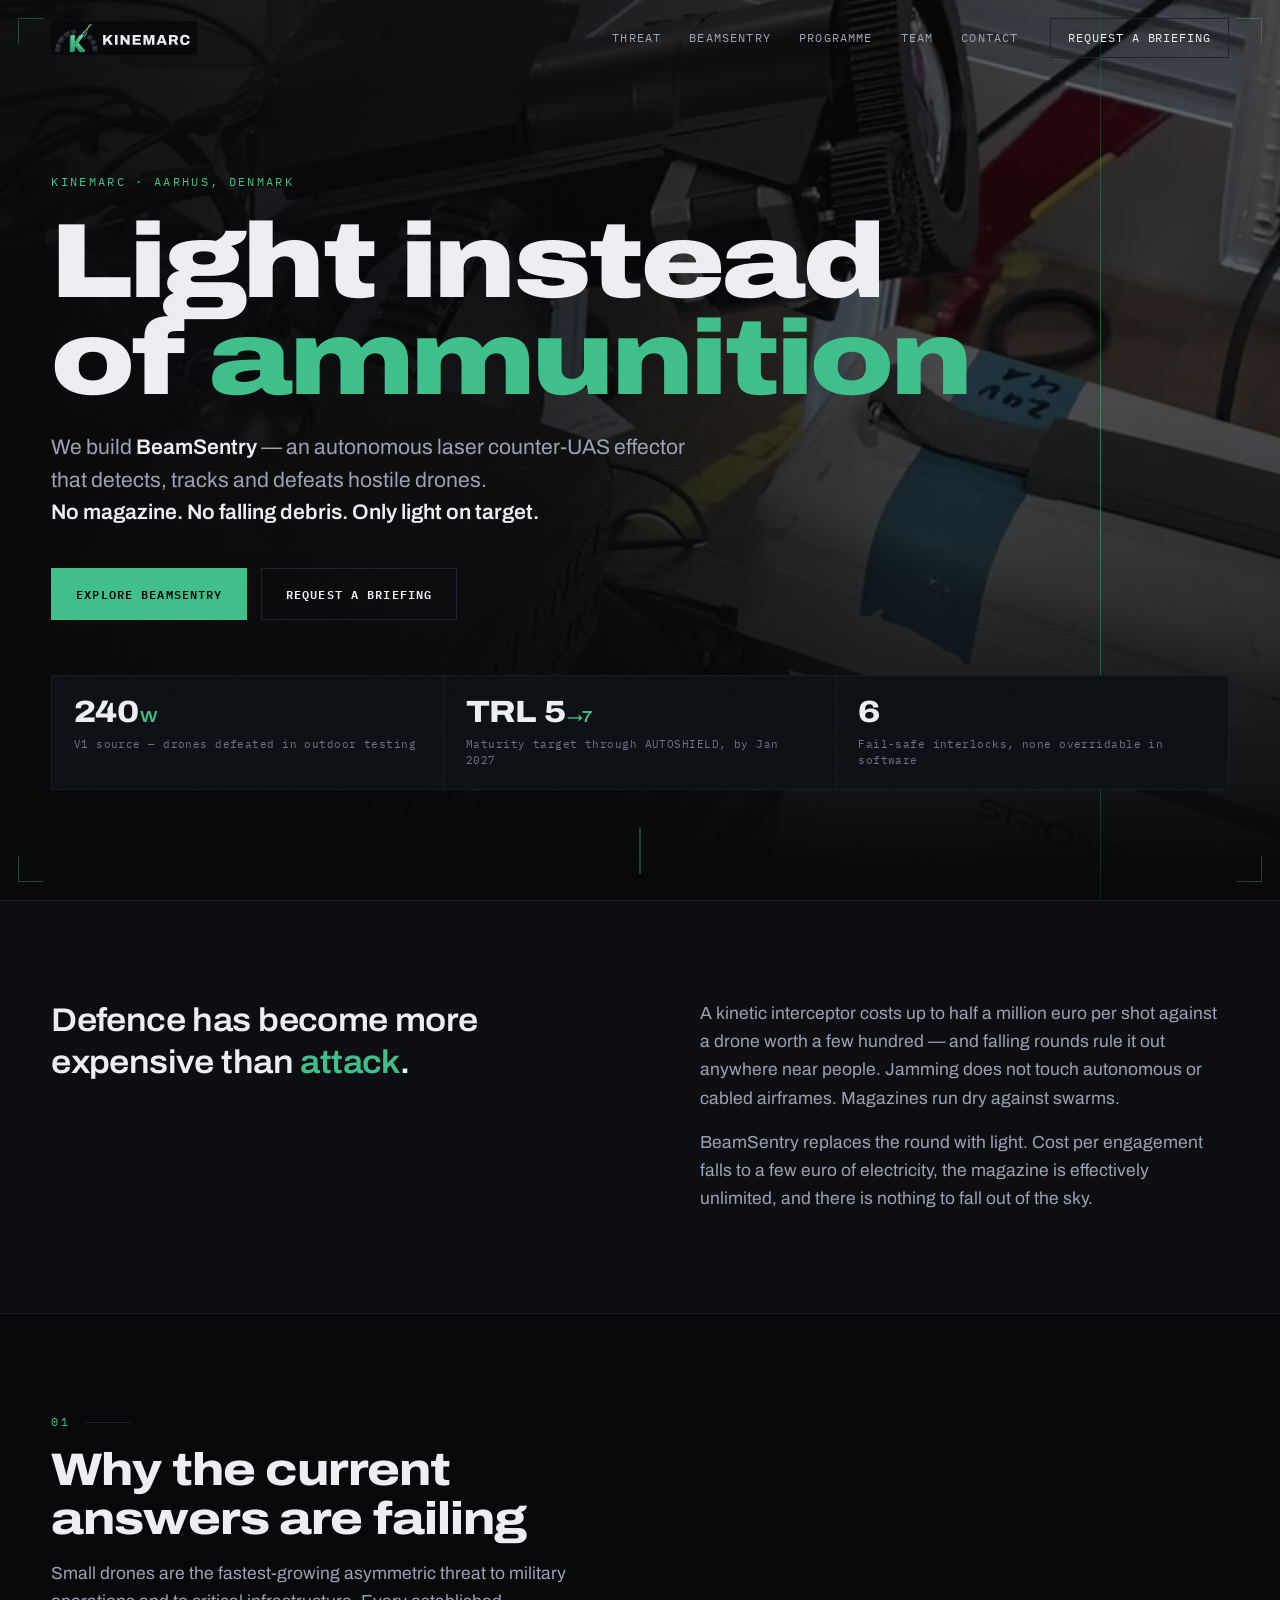
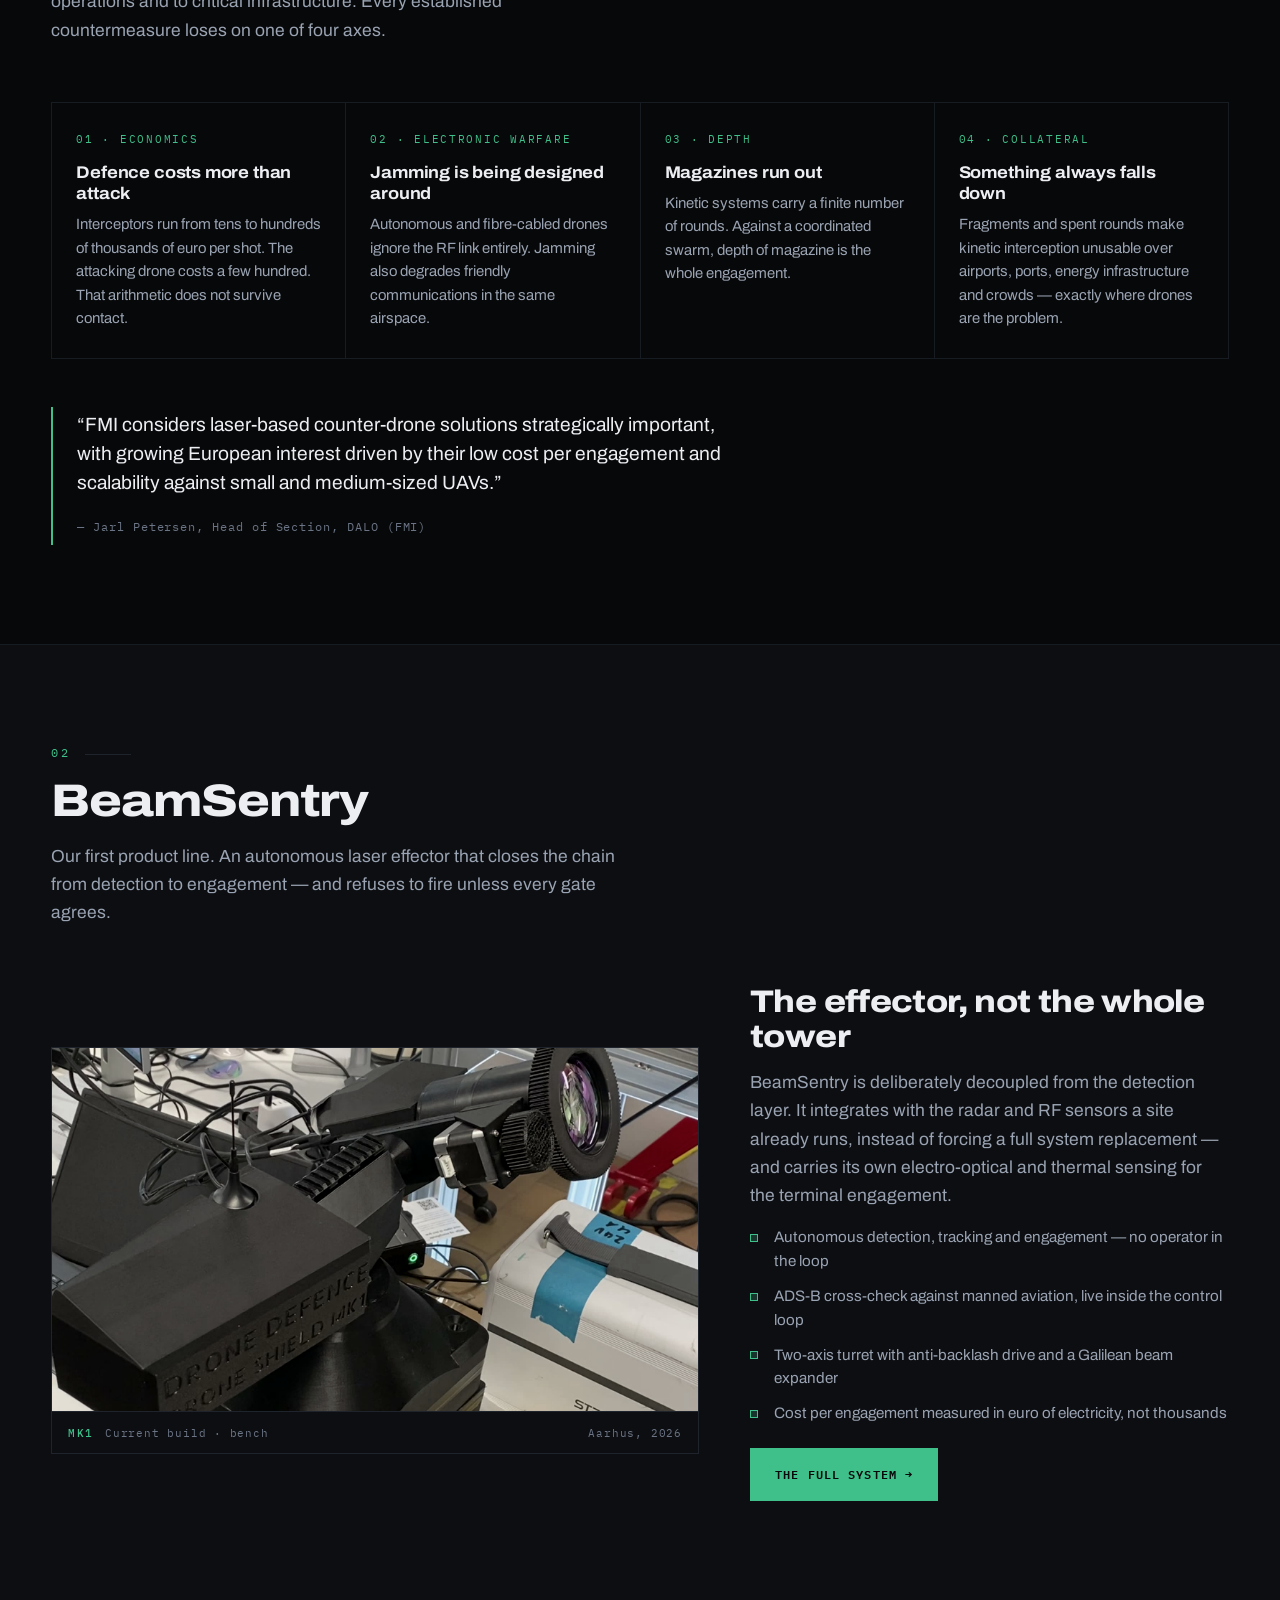
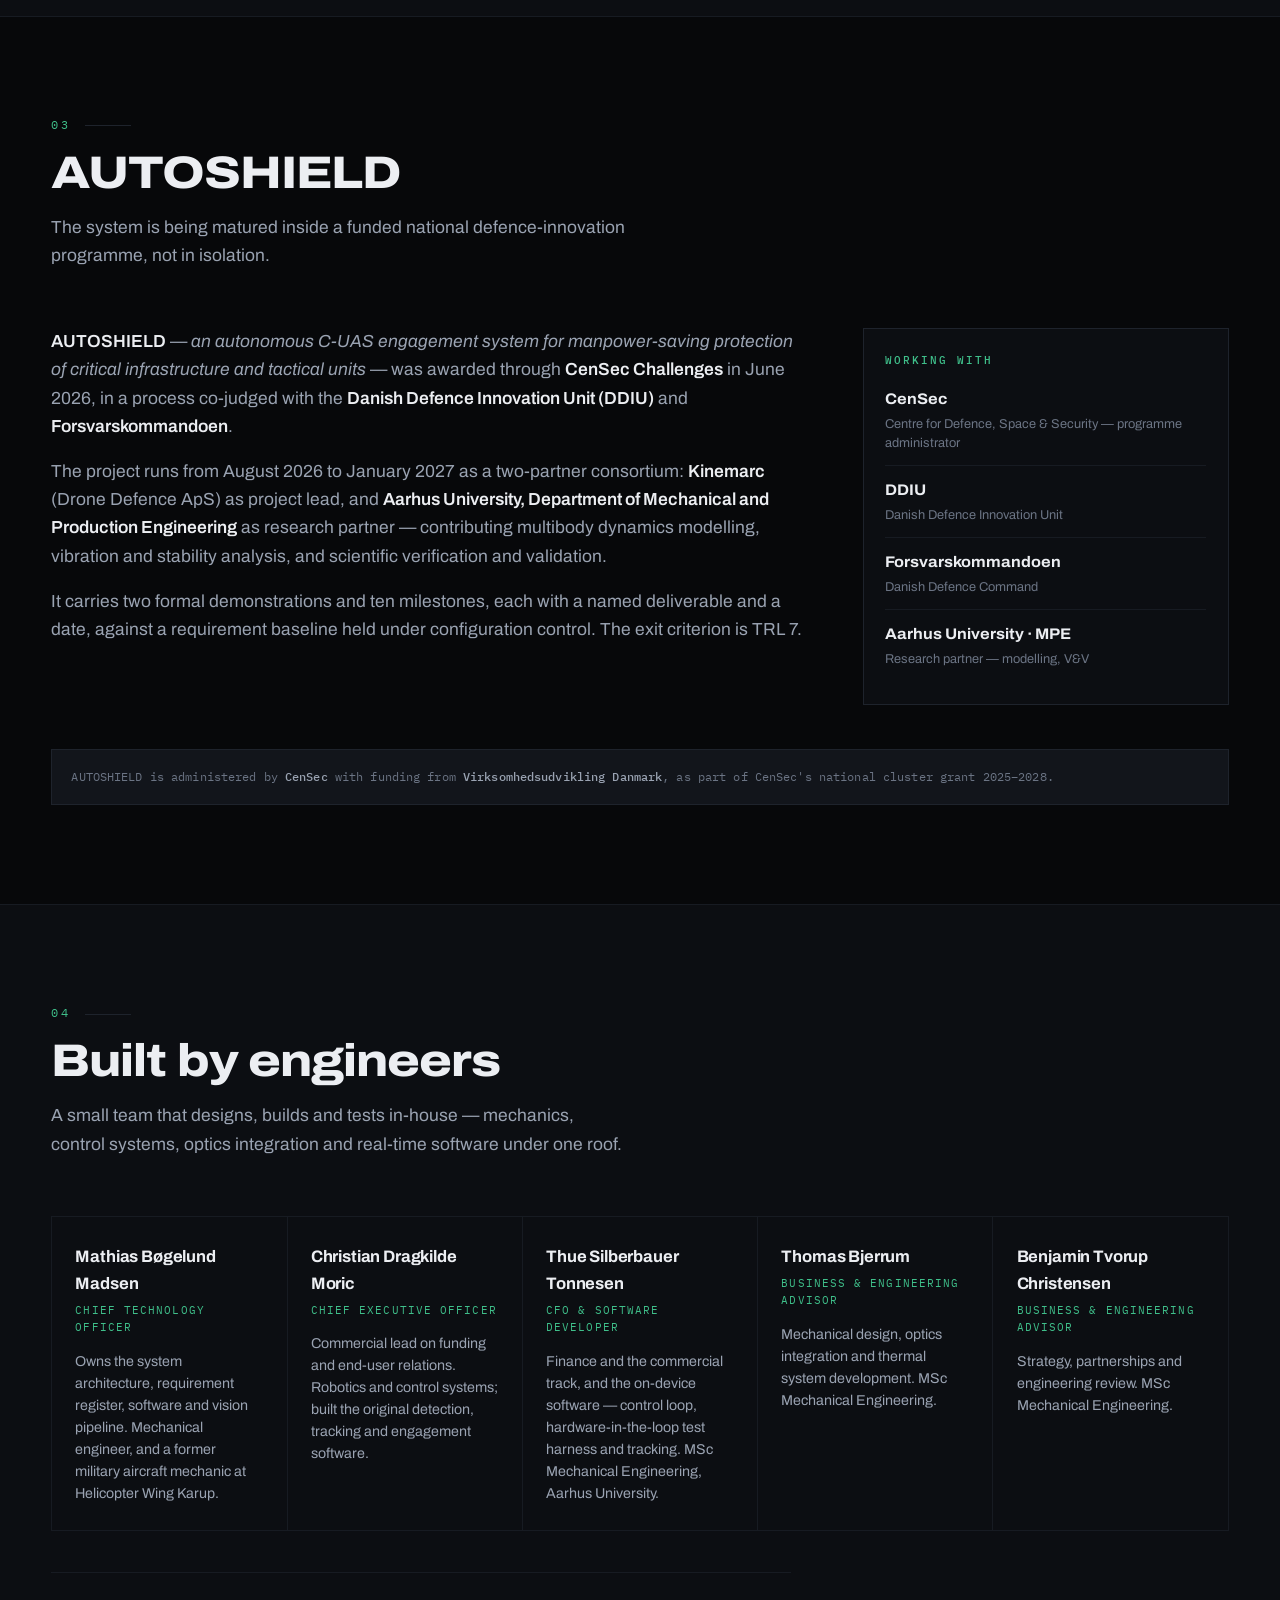
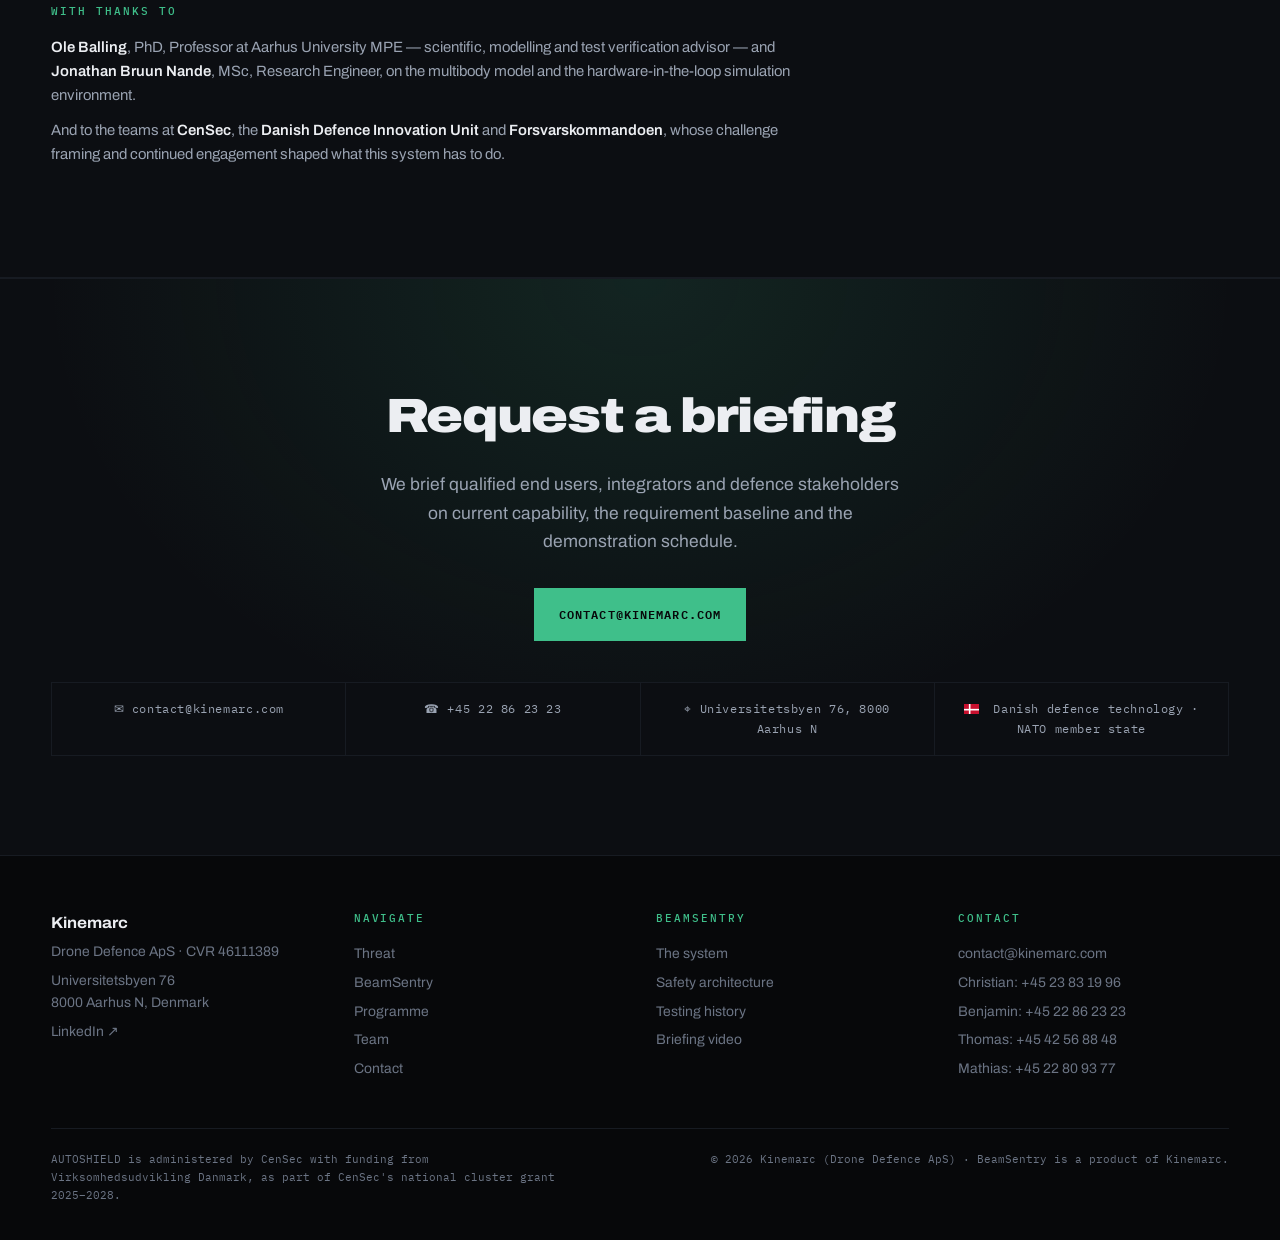
==== commit f828178e: "Rebrand the site to Kinemarc — company brand, BeamSentry stays the product Kinemarc is the company b" ====
--- a/index.html
+++ b/index.html
@@ -3,20 +3,22 @@
 <head>
 <meta charset="utf-8">
 <meta name="viewport" content="width=device-width, initial-scale=1">
-<title>Drone Defence ApS — BeamSentry, autonomous laser counter-UAS</title>
-<meta name="description" content="Drone Defence ApS builds BeamSentry: an autonomous laser counter-UAS effector. No ammunition, no falling debris, only light on target. Danish defence technology, matured in the AUTOSHIELD programme.">
-<meta name="keywords" content="BeamSentry, Drone Defence, counter-drone, C-UAS, laser, directed energy, AUTOSHIELD, CenSec, Denmark">
+<title>Kinemarc — BeamSentry, autonomous laser counter-UAS</title>
+<meta name="description" content="Kinemarc builds BeamSentry: an autonomous laser counter-UAS effector. No ammunition, no falling debris, only light on target. Danish defence technology, matured in the AUTOSHIELD programme.">
+<meta name="keywords" content="Kinemarc, BeamSentry, Drone Defence, counter-drone, C-UAS, laser, directed energy, AUTOSHIELD, CenSec, Denmark">
 <meta name="robots" content="index, follow">
 
 <meta property="og:type" content="website">
-<meta property="og:url" content="https://at-dronedefence.com/">
-<meta property="og:title" content="Drone Defence ApS — BeamSentry">
+<meta property="og:url" content="https://kinemarc.com/">
+<meta property="og:title" content="Kinemarc — BeamSentry">
 <meta property="og:description" content="An autonomous laser counter-UAS effector. No ammunition. No falling debris. Only light on target.">
-<meta property="og:image" content="https://at-dronedefence.com/assets/media/og-card.jpg">
+<meta property="og:image" content="https://kinemarc.com/assets/media/og-card.jpg">
+<link rel="canonical" href="https://kinemarc.com/">
 <meta name="twitter:card" content="summary_large_image">
 
-<link rel="icon" type="image/png" href="assets/img/brand/BG_Logo.png">
-<link rel="apple-touch-icon" href="assets/img/brand/BG_Logo.png">
+<link rel="icon" type="image/svg+xml" href="assets/img/brand/kinemarc-mark.svg">
+<link rel="icon" type="image/png" sizes="64x64" href="assets/img/brand/favicon-64.png">
+<link rel="apple-touch-icon" href="assets/img/brand/apple-touch-icon.png">
 
 <link rel="preconnect" href="https://fonts.googleapis.com">
 <link rel="preconnect" href="https://fonts.gstatic.com" crossorigin>
@@ -30,8 +32,7 @@
 
 <header class="nav" id="nav">
   <a class="nav__mark" href="#top">
-    <span class="nav__glyph" aria-hidden="true"></span>
-    Drone&nbsp;Defence <small>ApS</small>
+    <img class="nav__logo" src="assets/img/brand/kinemarc-logo-horizontal-dark.svg" alt="Kinemarc" width="228" height="60">
   </a>
   <nav class="nav__links" id="navLinks">
     <a href="#threat">Threat</a>
@@ -56,7 +57,7 @@
   <div class="hero__beam" aria-hidden="true"></div>
 
   <div class="hero__inner">
-    <p class="eyebrow reveal">Drone Defence ApS · Aarhus, Denmark</p>
+    <p class="eyebrow reveal">Kinemarc · Aarhus, Denmark</p>
     <h1 class="hero__title reveal" style="--d:.08s">Light instead of <em>ammunition</em></h1>
     <p class="hero__lede reveal" style="--d:.16s">
       We build <strong>BeamSentry</strong> — an autonomous laser counter-UAS effector that
@@ -162,7 +163,7 @@
     <header class="sec-head reveal">
       <span class="sec-num">02</span>
       <h2>BeamSentry</h2>
-      <p>One product line. An autonomous laser effector that closes the chain from detection to
+      <p>Our first product line. An autonomous laser effector that closes the chain from detection to
       engagement — and refuses to fire unless every gate agrees.</p>
     </header>
 
@@ -211,7 +212,7 @@
         </p>
         <p>
           The project runs from August 2026 to January 2027 as a two-partner consortium:
-          <strong>Drone Defence ApS</strong> as project lead, and
+          <strong>Kinemarc</strong> (Drone Defence ApS) as project lead, and
           <strong>Aarhus University, Department of Mechanical and Production Engineering</strong>
           as research partner — contributing multibody dynamics modelling, vibration and
           stability analysis, and scientific verification and validation.
@@ -267,9 +268,9 @@
       </article>
       <article class="person reveal" style="--d:.12s">
         <h3>Thue Silberbauer Tonnesen</h3>
-        <span class="person__role">Commercial lead</span>
-        <p>Leads the commercial track and contributes mechanical design, CAD, and testing and
-        integration work. MSc Mechanical Engineering, Aarhus University.</p>
+        <span class="person__role">CFO &amp; Software Developer</span>
+        <p>Finance and the commercial track, and the on-device software — control loop,
+        hardware-in-the-loop test harness and tracking. MSc Mechanical Engineering, Aarhus University.</p>
       </article>
       <article class="person reveal" style="--d:.18s">
         <h3>Thomas Bjerrum</h3>
@@ -309,11 +310,11 @@
       We brief qualified end users, integrators and defence stakeholders on current capability,
       the requirement baseline and the demonstration schedule.
     </p>
-    <a class="btn reveal" style="--d:.12s" href="mailto:contact@at-dronedefence.com?subject=BeamSentry%20—%20briefing%20request">contact@at-dronedefence.com</a>
+    <a class="btn reveal" style="--d:.12s" href="mailto:contact@kinemarc.com?subject=BeamSentry%20—%20briefing%20request">contact@kinemarc.com</a>
   </div>
   <div class="wrap">
     <div class="contact-rail reveal" style="--d:.18s">
-      <a href="mailto:contact@at-dronedefence.com">✉ contact@at-dronedefence.com</a>
+      <a href="mailto:contact@kinemarc.com">✉ contact@kinemarc.com</a>
       <a href="tel:+4522862323">☎ +45 22 86 23 23</a>
       <a href="https://maps.google.com/?q=Universitetsbyen+76,+8000+Aarhus+N,+Denmark" target="_blank" rel="noopener">⌖ Universitetsbyen 76, 8000 Aarhus N</a>
       <div><span class="flag-dk"></span> Danish defence technology · NATO member state</div>
@@ -326,8 +327,8 @@
   <div class="wrap">
     <div class="foot__inner">
       <div>
-        <p class="foot__co">Drone Defence ApS</p>
-        <p>CVR 46111389</p>
+        <p class="foot__co">Kinemarc</p>
+        <p>Drone Defence ApS · CVR 46111389</p>
         <p>Universitetsbyen 76<br>8000 Aarhus N, Denmark</p>
         <a href="https://www.linkedin.com/company/blackguard-defence/" target="_blank" rel="noopener">LinkedIn ↗</a>
       </div>
@@ -348,7 +349,7 @@
       </div>
       <div>
         <h4>Contact</h4>
-        <a href="mailto:contact@at-dronedefence.com">contact@at-dronedefence.com</a>
+        <a href="mailto:contact@kinemarc.com">contact@kinemarc.com</a>
         <p>Christian: +45 23 83 19 96</p>
         <p>Benjamin: +45 22 86 23 23</p>
         <p>Thomas: +45 42 56 88 48</p>
@@ -362,7 +363,7 @@
         as part of CenSec's national cluster grant 2025–2028.
       </p>
       <p>
-        © 2026 Drone Defence ApS · BeamSentry is a product of Drone Defence ApS.
+        © 2026 Kinemarc (Drone Defence ApS) · BeamSentry is a product of Kinemarc.
       </p>
     </div>
   </div>
--- a/css/style.css
+++ b/css/style.css
@@ -1,9 +1,9 @@
 /* ============================================================
-   Drone Defence ApS — at-dronedefence.com
+   Kinemarc — kinemarc.com
    Shared stylesheet for the company page and /beamsentry.
 
-   Aesthetic: precision instrument. Near-black ground, one hot
-   optical amber, sensor cyan used sparingly, engineered type,
+   Aesthetic: precision instrument. Near-black ground, one
+   Kinemarc green (from the logo), sensor cyan used sparingly, engineered type,
    measured motion. Nothing decorative that isn't load-bearing.
 
    Extends the language established on the BeamSentry product
@@ -20,9 +20,9 @@
   --paper-dim:  #9aa3b2;
   --paper-mute: #6b7484;
 
-  --beam:       #ffb320;
-  --beam-hot:   #ffd166;
-  --beam-deep:  #c47f00;
+  --beam:       #3fbf8a;   /* Kinemarc green — logo K */
+  --beam-hot:   #6fe2ad;   /* logo glow */
+  --beam-deep:  #1f7a58;
   --sensor:     #5fd4d6;
 
   --f-display: 'Archivo', 'Helvetica Neue', Arial, sans-serif;
@@ -71,7 +71,7 @@
 }
 .reticle span {
   position: absolute; width: 26px; height: 26px;
-  border: 1px solid rgba(255,179,32,.34);
+  border: 1px solid rgba(63,191,138,.34);
 }
 .reticle span:nth-child(1) { top: 0;    left: 0;    border-right: 0; border-bottom: 0; }
 .reticle span:nth-child(2) { top: 0;    right: 0;   border-left: 0;  border-bottom: 0; }
@@ -113,8 +113,10 @@
 .nav__glyph {
   width: 11px; height: 11px; border-radius: 50%;
   background: var(--beam); flex: none;
-  box-shadow: 0 0 0 3px rgba(255,179,32,.16), 0 0 18px 2px rgba(255,179,32,.55);
-}
+  box-shadow: 0 0 0 3px rgba(63,191,138,.16), 0 0 18px 2px rgba(63,191,138,.55);
+}
+.nav__logo { height: 34px; width: auto; display: block; }
+.nav.is-stuck .nav__logo { height: 30px; }
 .nav__mark small {
   font-family: var(--f-mono); font-size: .62rem; letter-spacing: .16em;
   color: var(--paper-mute); font-weight: 400; margin-left: .1rem;
@@ -167,7 +169,7 @@
   display: grid; align-content: center;
   overflow: hidden;
   background:
-    radial-gradient(120% 90% at 78% 12%, rgba(255,179,32,.11), transparent 58%),
+    radial-gradient(120% 90% at 78% 12%, rgba(63,191,138,.11), transparent 58%),
     radial-gradient(70% 60% at 8% 88%, rgba(95,212,214,.06), transparent 60%),
     var(--ink);
 }
@@ -195,7 +197,7 @@
 }
 .hero__beam {
   position: absolute; top: -12%; right: 14%; width: 1px; height: 128%;
-  background: linear-gradient(180deg, transparent, rgba(255,179,32,.55), transparent);
+  background: linear-gradient(180deg, transparent, rgba(63,191,138,.55), transparent);
   filter: blur(.6px);
   animation: sweep 11s var(--ease) infinite;
 }
@@ -241,7 +243,7 @@
   background: var(--beam); color: var(--ink); font-weight: 600;
   transition: background .25s ease, box-shadow .25s ease, transform .25s ease;
 }
-.btn:hover { background: var(--beam-hot); box-shadow: 0 0 34px rgba(255,179,32,.3); transform: translateY(-1px); }
+.btn:hover { background: var(--beam-hot); box-shadow: 0 0 34px rgba(63,191,138,.3); transform: translateY(-1px); }
 .btn--ghost { background: none; color: var(--paper); border-color: var(--line); }
 .btn--ghost:hover { background: none; border-color: var(--beam); color: var(--beam); box-shadow: none; }
 
@@ -280,7 +282,7 @@
 .band--tight { padding-block: clamp(3rem, 7vh, 5rem); }
 .band--cta {
   background:
-    radial-gradient(75% 130% at 50% 0%, rgba(255,179,32,.13), transparent 62%),
+    radial-gradient(75% 130% at 50% 0%, rgba(63,191,138,.13), transparent 62%),
     var(--ink-2);
   border-top: 1px solid var(--line-soft);
   text-align: center;
@@ -390,7 +392,7 @@
 }
 .ticks li::before {
   content: ''; position: absolute; left: 0; top: .52em;
-  width: 8px; height: 8px; border: 1px solid var(--beam); background: rgba(255,179,32,.22);
+  width: 8px; height: 8px; border: 1px solid var(--beam); background: rgba(63,191,138,.22);
 }
 .dashes li::before {
   content: ''; position: absolute; left: 0; top: .82em;
@@ -422,9 +424,9 @@
   background: var(--ink); border-radius: 50%;
   transition: box-shadow .5s ease, background .5s ease, border-color .5s ease;
 }
-.leg.is-in::before { background: var(--beam); border-color: var(--beam); box-shadow: 0 0 0 4px rgba(255,179,32,.14), 0 0 20px rgba(255,179,32,.5); }
+.leg.is-in::before { background: var(--beam); border-color: var(--beam); box-shadow: 0 0 0 4px rgba(63,191,138,.14), 0 0 20px rgba(63,191,138,.5); }
 .leg--ahead::before { border-style: dashed; }
-.leg.leg--ahead.is-in::before { background: var(--ink); box-shadow: 0 0 0 4px rgba(255,179,32,.08); }
+.leg.leg--ahead.is-in::before { background: var(--ink); box-shadow: 0 0 0 4px rgba(63,191,138,.08); }
 .leg__when {
   font-family: var(--f-mono); font-size: .71rem; letter-spacing: .15em;
   text-transform: uppercase; color: var(--beam); display: block; margin-bottom: .5rem;
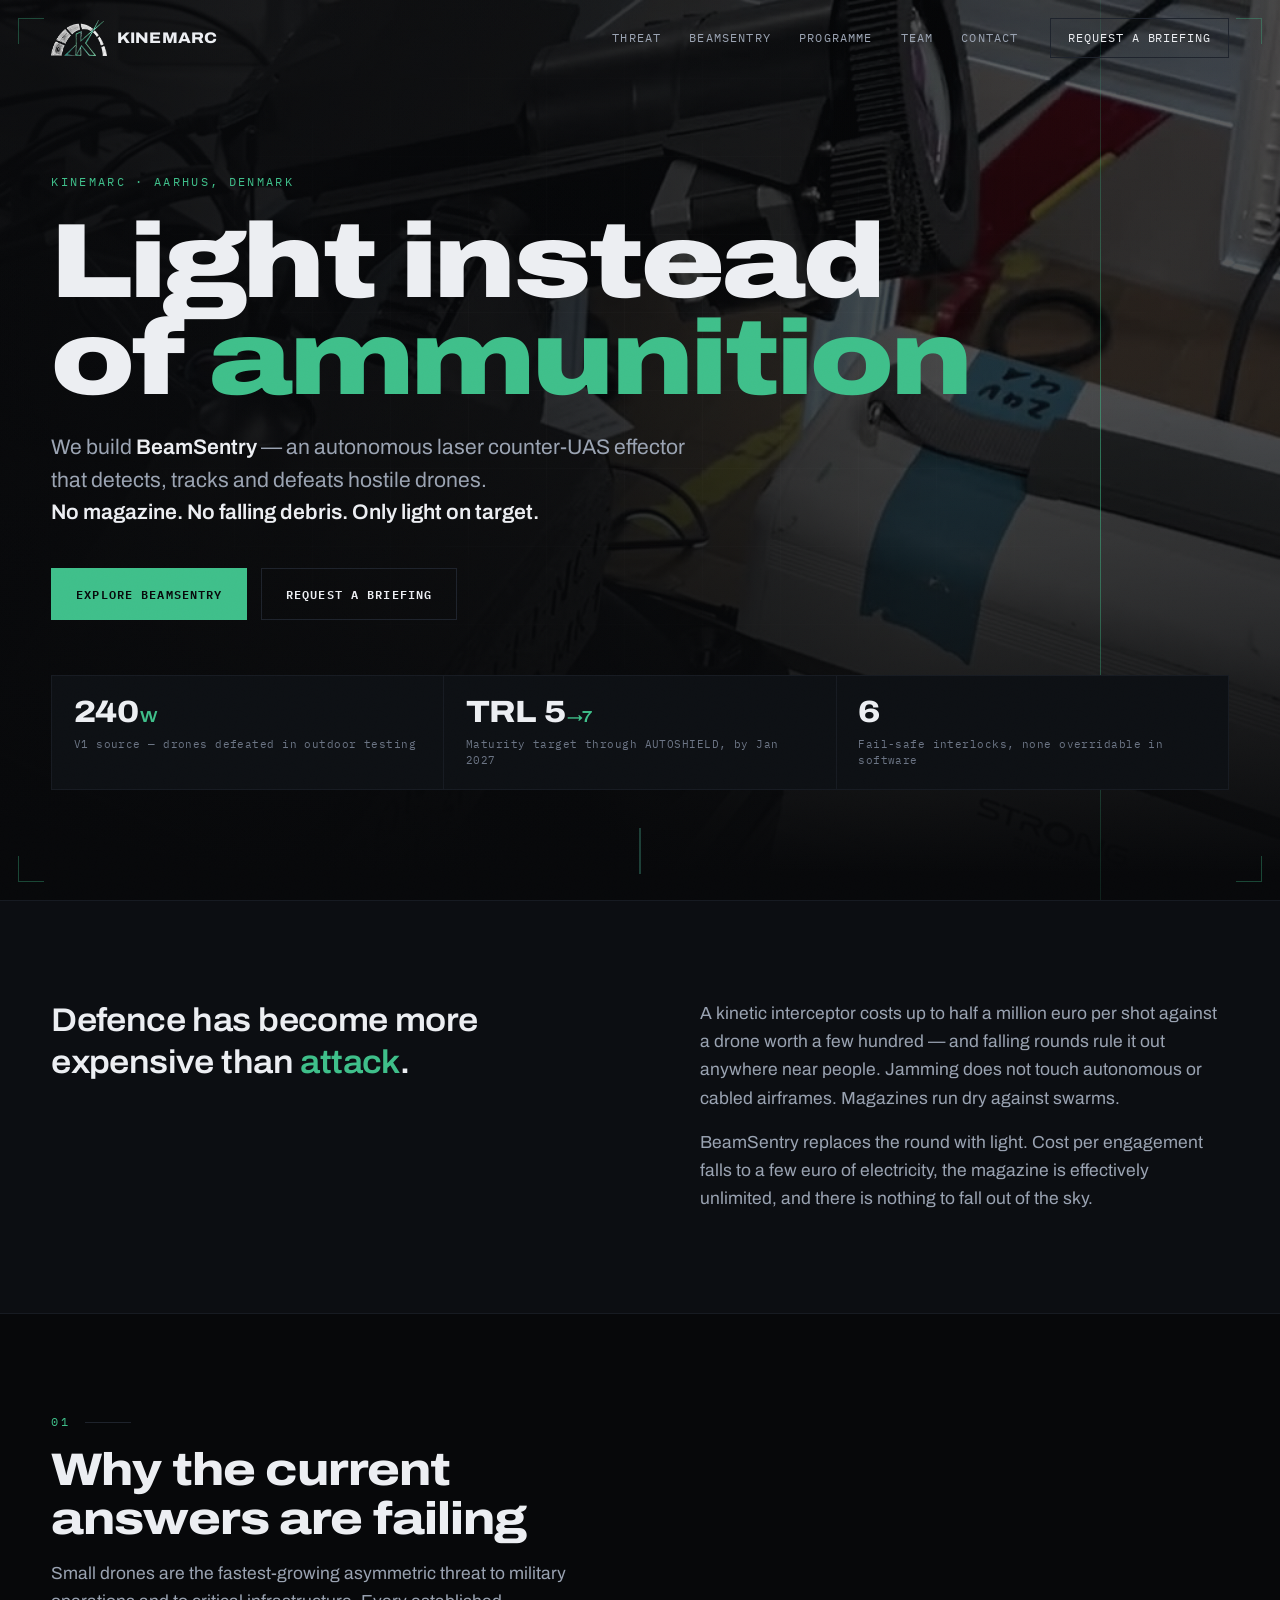
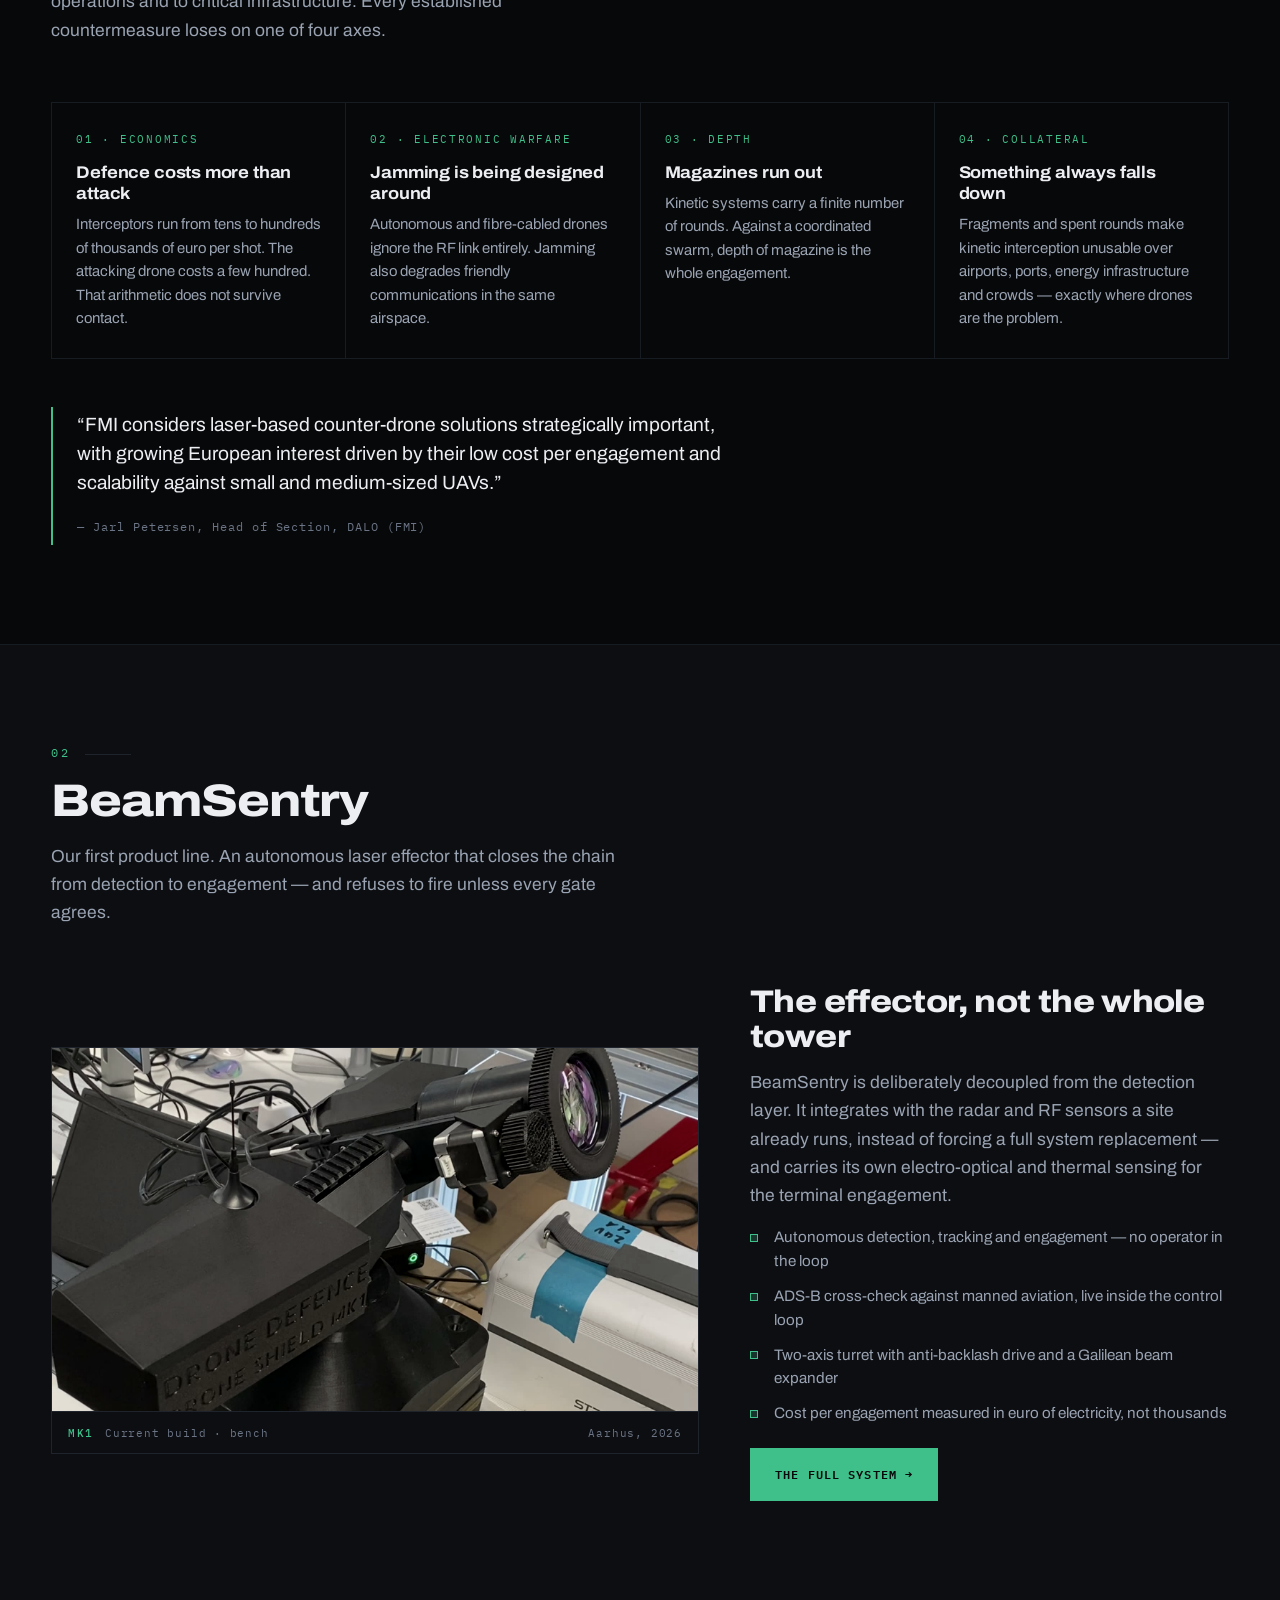
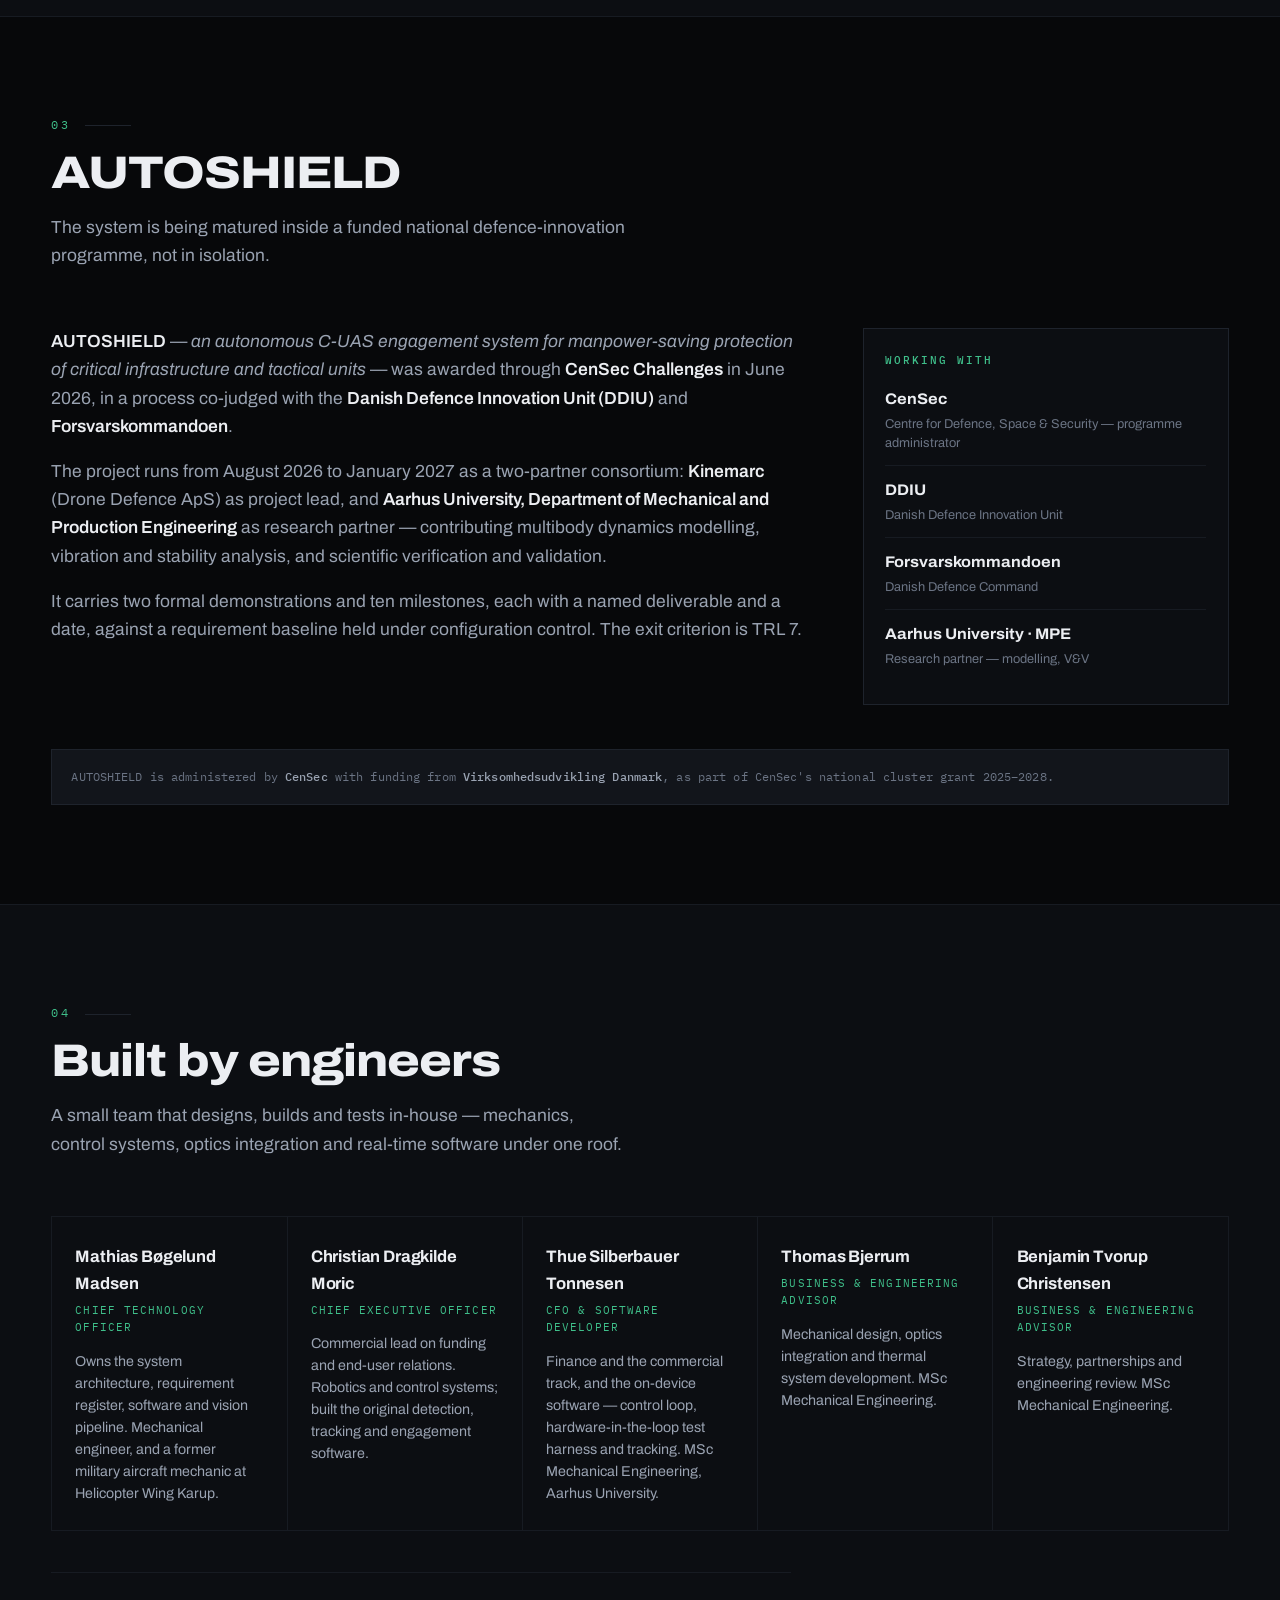
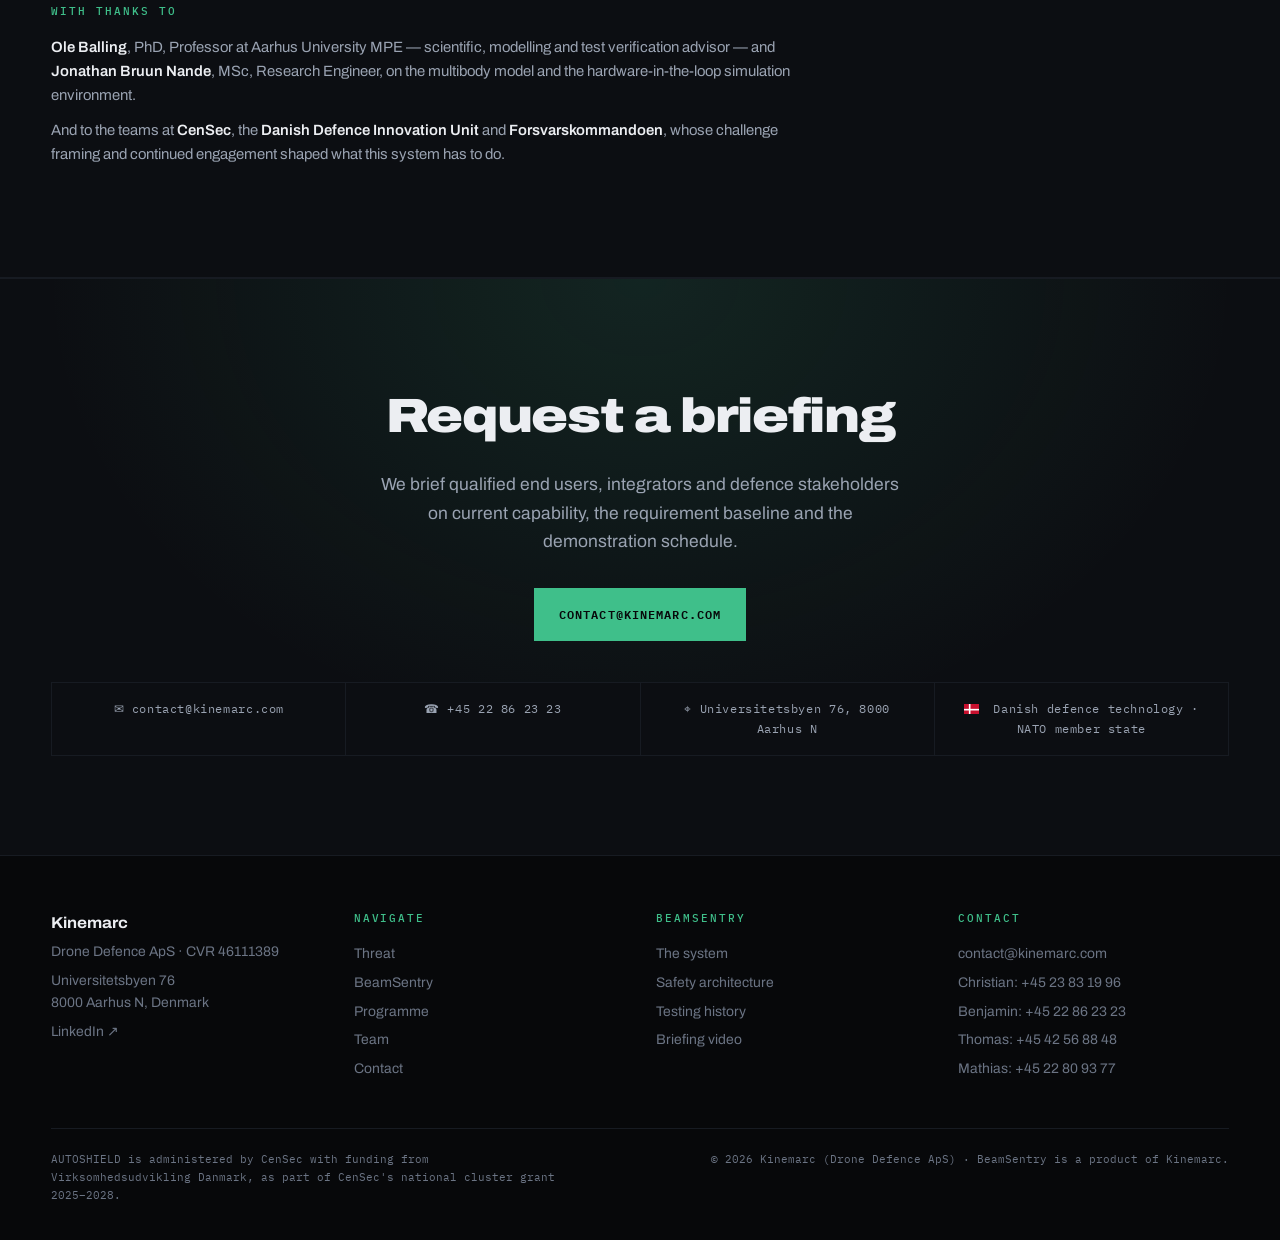
==== commit 24c10fd6: "Brand: use Thue's actual Kinemarc logo (cleaned mockup) — drop the vector redraw Nav shows the mark " ====
--- a/index.html
+++ b/index.html
@@ -16,7 +16,6 @@
 <link rel="canonical" href="https://kinemarc.com/">
 <meta name="twitter:card" content="summary_large_image">
 
-<link rel="icon" type="image/svg+xml" href="assets/img/brand/kinemarc-mark.svg">
 <link rel="icon" type="image/png" sizes="64x64" href="assets/img/brand/favicon-64.png">
 <link rel="apple-touch-icon" href="assets/img/brand/apple-touch-icon.png">
 
@@ -32,7 +31,8 @@
 
 <header class="nav" id="nav">
   <a class="nav__mark" href="#top">
-    <img class="nav__logo" src="assets/img/brand/kinemarc-logo-horizontal-dark.svg" alt="Kinemarc" width="228" height="60">
+    <img class="nav__mark-img" src="assets/img/brand/kinemarc-mark-dark.png" alt="" width="46" height="40">
+    Kinemarc
   </a>
   <nav class="nav__links" id="navLinks">
     <a href="#threat">Threat</a>
--- a/css/style.css
+++ b/css/style.css
@@ -115,8 +115,8 @@
   background: var(--beam); flex: none;
   box-shadow: 0 0 0 3px rgba(63,191,138,.16), 0 0 18px 2px rgba(63,191,138,.55);
 }
-.nav__logo { height: 34px; width: auto; display: block; }
-.nav.is-stuck .nav__logo { height: 30px; }
+.nav__mark-img { height: 36px; width: auto; display: block; }
+.nav.is-stuck .nav__mark-img { height: 30px; }
 .nav__mark small {
   font-family: var(--f-mono); font-size: .62rem; letter-spacing: .16em;
   color: var(--paper-mute); font-weight: 400; margin-left: .1rem;
